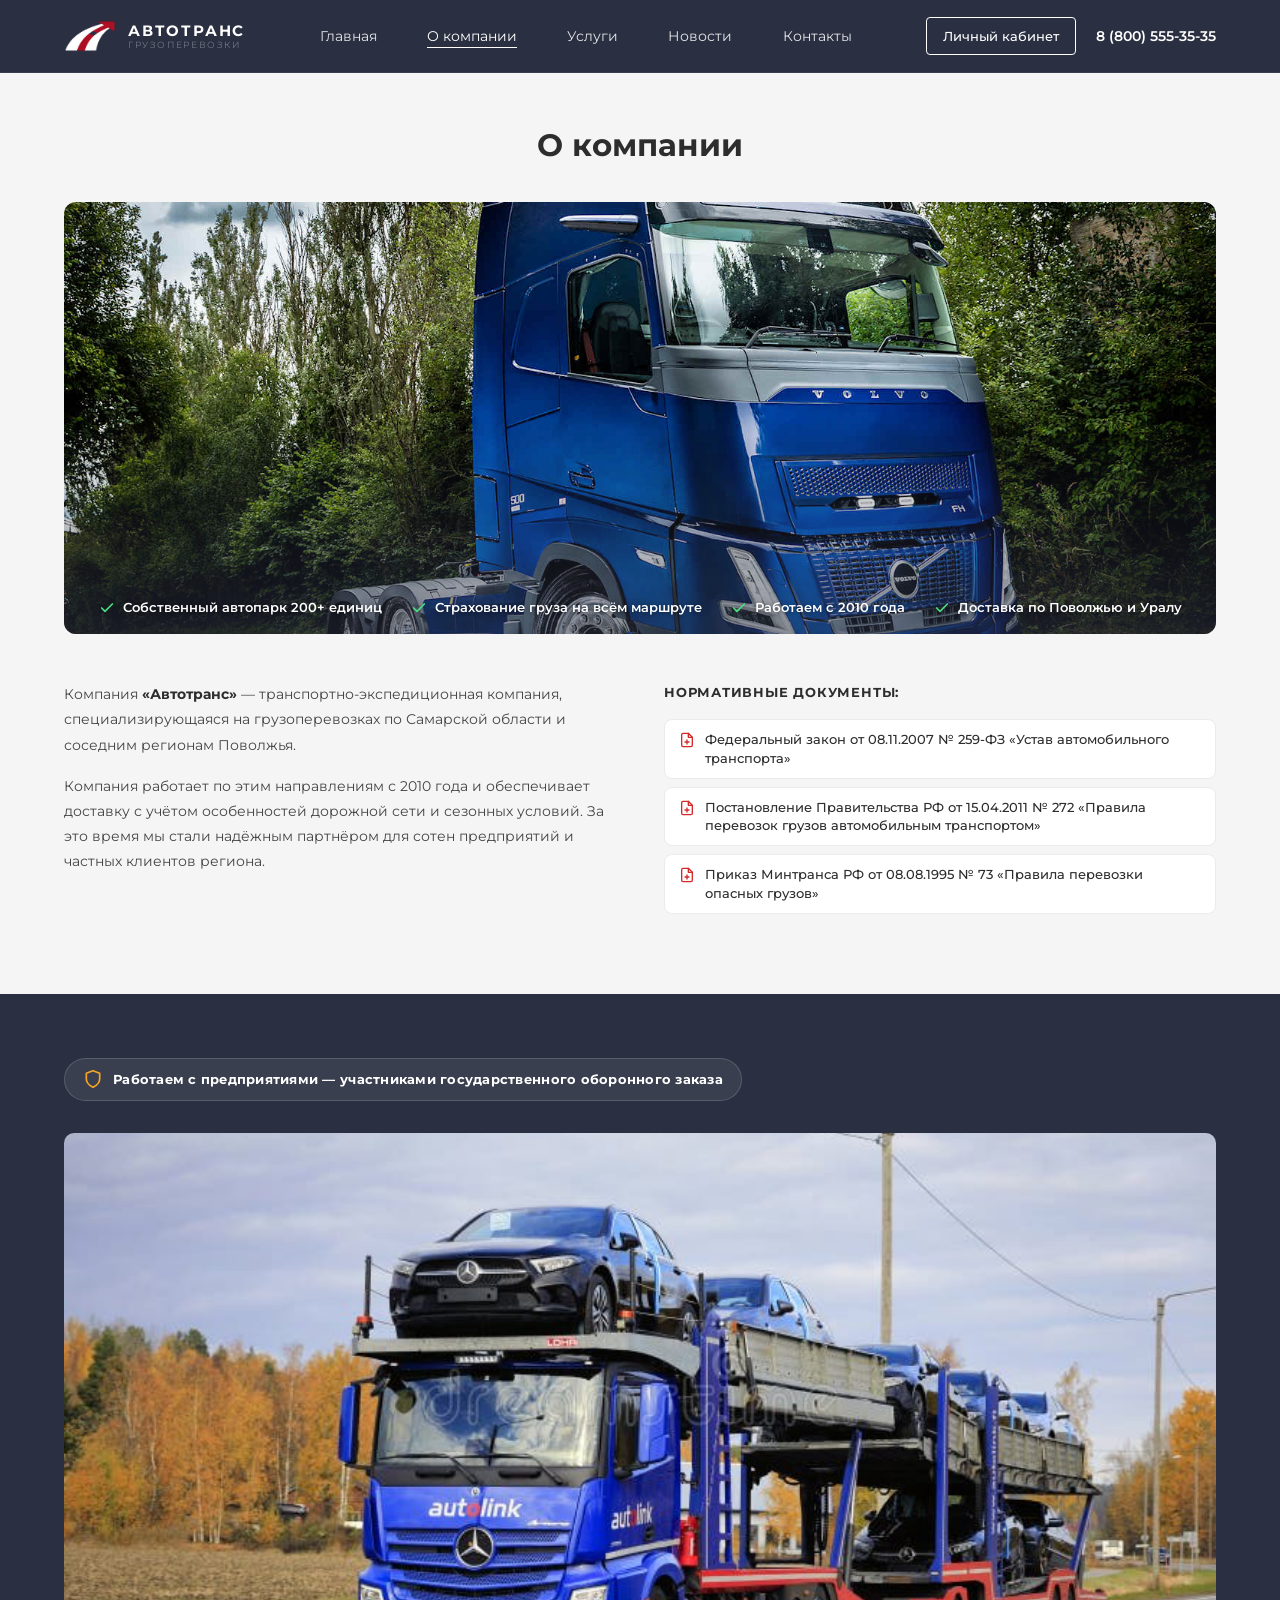
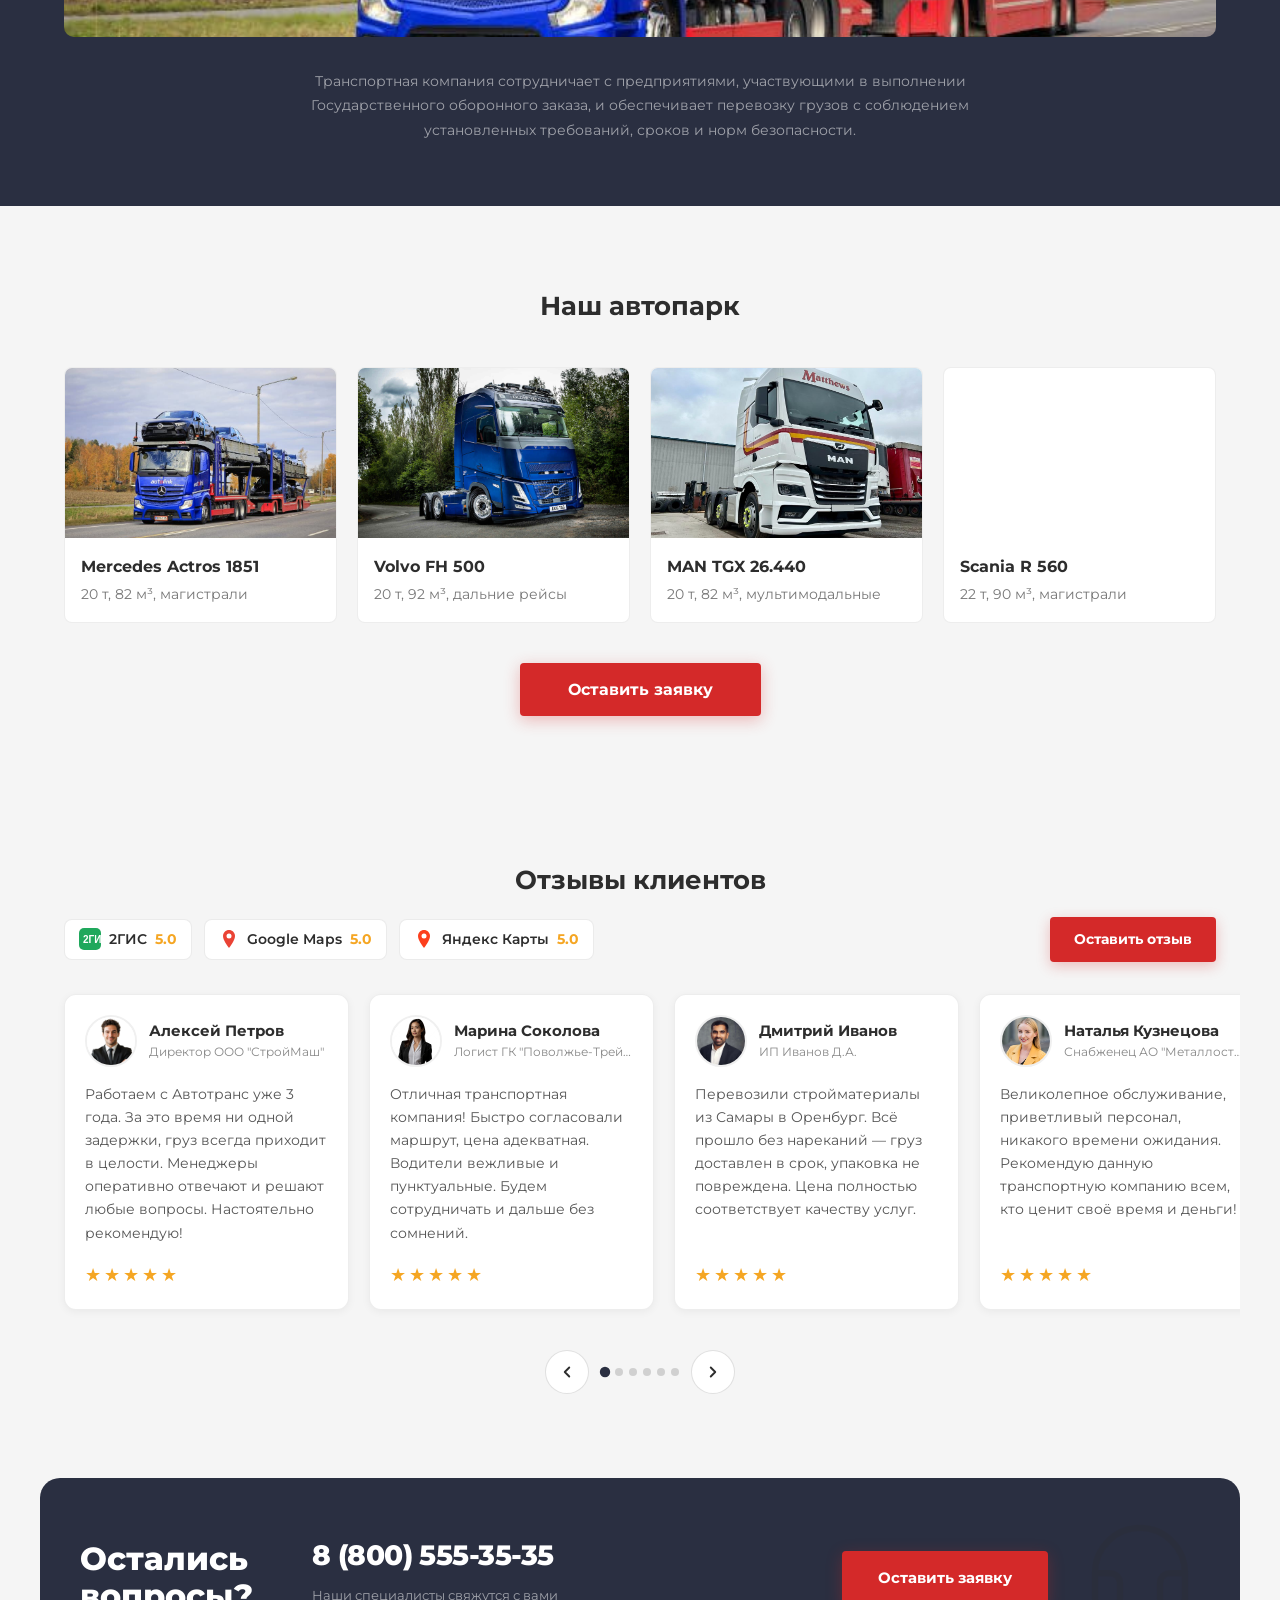
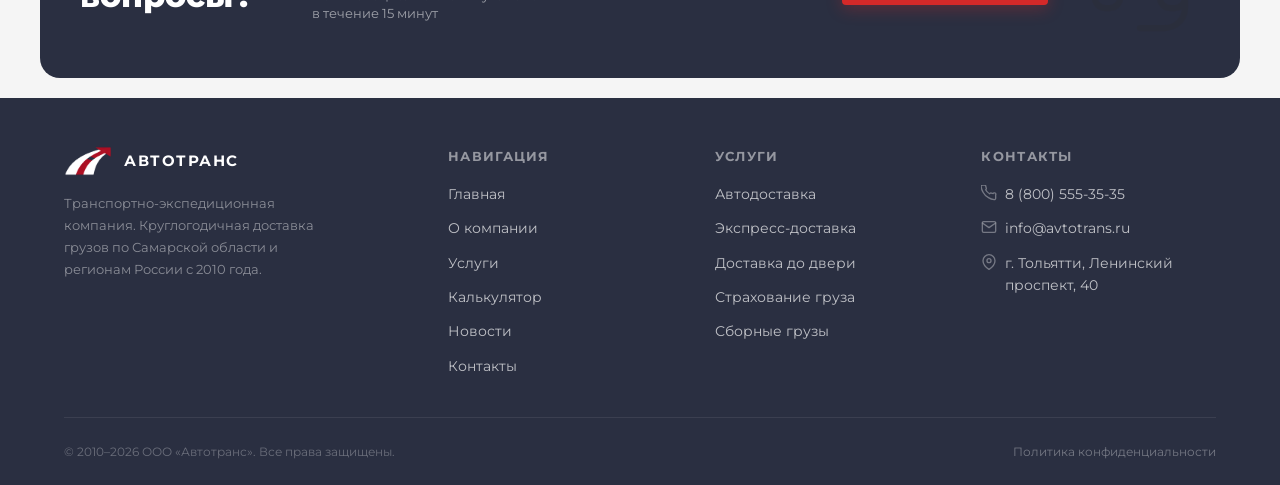
==== about.html @ 7fefe0c7 "Initial commit: Autotrans website (frontend mockup)" ====
<!DOCTYPE html>
<html lang="ru">
<head>
  <meta charset="UTF-8" />
  <meta name="viewport" content="width=device-width, initial-scale=1.0" />
  <meta name="description" content="О компании Автотранс: транспортно-экспедиционная компания из Тольятти, автопарк, нормативные документы и опыт работы с 2010 года.">
  <title>О компании — Автотранс</title>
  <link rel="preconnect" href="https://fonts.googleapis.com" />
  <link rel="preconnect" href="https://fonts.gstatic.com" crossorigin />
  <link href="https://fonts.googleapis.com/css2?family=Montserrat:wght@300;400;500;600;700;800&display=swap" rel="stylesheet" />
  <link rel="stylesheet" href="style.css" />
  <link rel="icon" type="image/png" sizes="64x64" href="assets/logo/favicon-64.png">
  <link rel="apple-touch-icon" href="assets/logo/apple-touch-icon.png">
  <meta name="theme-color" content="#2A2F41">
</head>
<body>

<header class="header" id="header">
    <div class="header__container">
      <a href="index.html" class="header__logo" aria-label="Автотранс — на главную">
        <img src="assets/logo/autotrans-mark-light.png" alt="" class="header__logo-icon" width="52" height="32">
        <div class="header__logo-text">
          <span class="header__logo-name">АВТОТРАНС</span>
          <span class="header__logo-slogan">Грузоперевозки</span>
        </div>
      </a>
      <nav class="header__nav" aria-label="Основная навигация">
        <ul class="header__nav-list">
          <li><a href="index.html" class="header__nav-link">Главная</a></li>
          <li><a href="about.html" class="header__nav-link header__nav-link--active">О компании</a></li>
          <li><a href="services.html" class="header__nav-link">Услуги</a></li>
          <li><a href="news.html" class="header__nav-link">Новости</a></li>
          <li><a href="contacts.html" class="header__nav-link">Контакты</a></li>
        </ul>
      </nav>
      <div class="header__actions">
        <a href="login-register.html" class="header__btn-cabinet">Личный кабинет</a>
        <a href="tel:88005553535" class="header__phone">8 (800) 555-35-35</a>
      </div>
      <button class="header__burger" id="headerBurger" aria-label="Открыть меню" aria-expanded="false">
        <span></span><span></span><span></span>
      </button>
    </div>

    <div class="header__mobile-menu" id="mobileMenu" role="dialog" aria-label="Мобильное меню">
      <nav aria-label="Мобильная навигация">
        <ul class="header__nav-list">
          <li><a href="index.html" class="header__nav-link">Главная</a></li>
          <li><a href="about.html" class="header__nav-link header__nav-link--active">О компании</a></li>
          <li><a href="services.html" class="header__nav-link">Услуги</a></li>
          <li><a href="news.html" class="header__nav-link">Новости</a></li>
          <li><a href="contacts.html" class="header__nav-link">Контакты</a></li>
        </ul>
      </nav>
      <div class="header__mobile-bottom">
        <a href="login-register.html" class="header__btn-cabinet">Личный кабинет</a>
        <a href="tel:88005553535" class="header__phone">8 (800) 555-35-35</a>
      </div>
    </div>
  </header>

<section class="about-hero" aria-label="О компании">
  <div class="about-hero__container">

    
    <h1 class="about-hero__title reveal">О компании</h1>

    
    <div class="about-hero__banner reveal">
      <img
        src="assets/photos/fleet-volvo.jpg"
        alt="Грузовой автомобиль на трассе"
        class="about-hero__banner-img"
        loading="eager"
        decoding="async"
      />
      
      <div class="about-hero__badges">
        <div class="about-hero__badge">
          <svg width="16" height="16" viewBox="0 0 24 24" fill="none" stroke="currentColor" stroke-width="2.5" stroke-linecap="round" stroke-linejoin="round" aria-hidden="true"><polyline points="20 6 9 17 4 12"/></svg>
          Собственный автопарк 200+ единиц
        </div>
        <div class="about-hero__badge">
          <svg width="16" height="16" viewBox="0 0 24 24" fill="none" stroke="currentColor" stroke-width="2.5" stroke-linecap="round" stroke-linejoin="round" aria-hidden="true"><polyline points="20 6 9 17 4 12"/></svg>
          Страхование груза на всём маршруте
        </div>
        <div class="about-hero__badge">
          <svg width="16" height="16" viewBox="0 0 24 24" fill="none" stroke="currentColor" stroke-width="2.5" stroke-linecap="round" stroke-linejoin="round" aria-hidden="true"><polyline points="20 6 9 17 4 12"/></svg>
          Работаем с 2010 года
        </div>
        <div class="about-hero__badge">
          <svg width="16" height="16" viewBox="0 0 24 24" fill="none" stroke="currentColor" stroke-width="2.5" stroke-linecap="round" stroke-linejoin="round" aria-hidden="true"><polyline points="20 6 9 17 4 12"/></svg>
          Доставка по Поволжью и Уралу
        </div>
      </div>
    </div>

    
    <div class="about-content reveal">
      <div class="about-content__text">
        <p>Компания <strong>«Автотранс»</strong> — транспортно-экспедиционная компания, специализирующаяся на грузоперевозках по Самарской области и соседним регионам Поволжья.</p>
        <p>Компания работает по этим направлениям с 2010 года и обеспечивает доставку с учётом особенностей дорожной сети и сезонных условий. За это время мы стали надёжным партнёром для сотен предприятий и частных клиентов региона.</p>
      </div>

      <div class="about-content__docs">
        <h3 class="about-content__docs-title">Нормативные документы:</h3>
        <ul class="about-docs__list">
          <li class="about-docs__item">
            <a href="https://base.garant.ru/12154724/" target="_blank" rel="noopener noreferrer" class="about-docs__link">
              <svg class="about-docs__icon" width="16" height="16" viewBox="0 0 24 24" fill="none" stroke="currentColor" stroke-width="2" stroke-linecap="round" stroke-linejoin="round" aria-hidden="true"><path d="M14 2H6a2 2 0 00-2 2v16a2 2 0 002 2h12a2 2 0 002-2V8z"/><polyline points="14 2 14 8 20 8"/><line x1="12" y1="18" x2="12" y2="12"/><line x1="9" y1="15" x2="15" y2="15"/></svg>
              Федеральный закон от 08.11.2007 № 259-ФЗ «Устав автомобильного транспорта»
            </a>
          </li>
          <li class="about-docs__item">
            <a href="https://base.garant.ru/12183979/" target="_blank" rel="noopener noreferrer" class="about-docs__link">
              <svg class="about-docs__icon" width="16" height="16" viewBox="0 0 24 24" fill="none" stroke="currentColor" stroke-width="2" stroke-linecap="round" stroke-linejoin="round" aria-hidden="true"><path d="M14 2H6a2 2 0 00-2 2v16a2 2 0 002 2h12a2 2 0 002-2V8z"/><polyline points="14 2 14 8 20 8"/><line x1="12" y1="18" x2="12" y2="12"/><line x1="9" y1="15" x2="15" y2="15"/></svg>
              Постановление Правительства РФ от 15.04.2011 № 272 «Правила перевозок грузов автомобильным транспортом»
            </a>
          </li>
          <li class="about-docs__item">
            <a href="https://base.garant.ru/3959306/" target="_blank" rel="noopener noreferrer" class="about-docs__link">
              <svg class="about-docs__icon" width="16" height="16" viewBox="0 0 24 24" fill="none" stroke="currentColor" stroke-width="2" stroke-linecap="round" stroke-linejoin="round" aria-hidden="true"><path d="M14 2H6a2 2 0 00-2 2v16a2 2 0 002 2h12a2 2 0 002-2V8z"/><polyline points="14 2 14 8 20 8"/><line x1="12" y1="18" x2="12" y2="12"/><line x1="9" y1="15" x2="15" y2="15"/></svg>
              Приказ Минтранса РФ от 08.08.1995 № 73 «Правила перевозки опасных грузов»
            </a>
          </li>
        </ul>
      </div>
    </div>

  </div>
</section>

<section class="about-goz" aria-label="Государственный оборонный заказ">
  <div class="about-goz__container">

    <div class="about-goz__label reveal">
      <svg width="20" height="20" viewBox="0 0 24 24" fill="none" stroke="currentColor" stroke-width="2" stroke-linecap="round" stroke-linejoin="round" aria-hidden="true"><path d="M12 22s8-4 8-10V5l-8-3-8 3v7c0 6 8 10 8 10z"/></svg>
      Работаем с предприятиями — участниками государственного оборонного заказа
    </div>

    <figure class="about-goz__figure reveal">
      <img src="assets/photos/fleet-mercedes.jpg" alt="Транспорт компании «Автотранс»" loading="lazy" decoding="async">
    </figure>

    <p class="about-goz__caption reveal">Транспортная компания сотрудничает с предприятиями, участвующими в выполнении Государственного оборонного заказа, и обеспечивает перевозку грузов с соблюдением установленных требований, сроков и норм безопасности.</p>

  </div>
</section>

<section class="fleet" aria-labelledby="fleetTitleAbout">
  <div class="fleet__container">
    <h2 class="fleet__title reveal" id="fleetTitleAbout">Наш автопарк</h2>
    <div class="fleet__grid">
      <article class="fleet__card reveal reveal-d1">
        <div class="fleet__card-img-wrap">
          <img src="assets/photos/fleet-mercedes.jpg" alt="Mercedes Actros 1851" class="fleet__card-img" width="400" height="250" loading="lazy" decoding="async" />
        </div>
        <div class="fleet__card-body">
          <h3 class="fleet__card-title">Mercedes Actros 1851</h3>
          <p class="fleet__card-specs">20&nbsp;т, 82&nbsp;м³, магистрали</p>
        </div>
      </article>
      <article class="fleet__card reveal reveal-d2">
        <div class="fleet__card-img-wrap">
          <img src="assets/photos/fleet-volvo.jpg" alt="Volvo FH 500" class="fleet__card-img" width="400" height="250" loading="lazy" decoding="async" />
        </div>
        <div class="fleet__card-body">
          <h3 class="fleet__card-title">Volvo FH 500</h3>
          <p class="fleet__card-specs">20&nbsp;т, 92&nbsp;м³, дальние рейсы</p>
        </div>
      </article>
      <article class="fleet__card reveal reveal-d3">
        <div class="fleet__card-img-wrap">
          <img src="assets/photos/fleet-man.jpg" alt="MAN TGX 26.440" class="fleet__card-img" width="400" height="250" loading="lazy" decoding="async" />
        </div>
        <div class="fleet__card-body">
          <h3 class="fleet__card-title">MAN TGX 26.440</h3>
          <p class="fleet__card-specs">20&nbsp;т, 82&nbsp;м³, мультимодальные</p>
        </div>
      </article>
      <article class="fleet__card reveal reveal-d4">
        <div class="fleet__card-img-wrap">
          <img src="assets/photos/fleet-scania.jpg" alt="Scania R 560" class="fleet__card-img" width="400" height="250" loading="lazy" decoding="async" />
        </div>
        <div class="fleet__card-body">
          <h3 class="fleet__card-title">Scania R&nbsp;560</h3>
          <p class="fleet__card-specs">22&nbsp;т, 90&nbsp;м³, магистрали</p>
        </div>
      </article>
    </div>
    <div class="fleet__cta reveal">
      <button class="fleet__btn" id="openModal" type="button">Оставить заявку</button>
    </div>
  </div>
</section>

<section class="reviews" aria-labelledby="reviewsTitle">
    <div class="reviews__container">

      <h2 class="reviews__title reveal" id="reviewsTitle">Отзывы клиентов</h2>

      <div class="reviews__header reveal">
        
        <div class="reviews__meta">
          <a href="https://2gis.ru/tolyatti/search/Автотранс" target="_blank" rel="noopener noreferrer" class="reviews__badge" aria-label="2ГИС — рейтинг 5.0">
            <svg width="22" height="22" viewBox="0 0 22 22" fill="none" aria-hidden="true">
              <rect width="22" height="22" rx="5" fill="#1FA85C"/>
              <text x="4" y="15" font-size="10" font-weight="800" fill="white" font-family="sans-serif">2ГИС</text>
            </svg>
            <span>2ГИС</span>
            <span class="reviews__badge-score">5.0</span>
          </a>
          <a href="https://www.google.com/maps/search/Автотранс+Тольятти" target="_blank" rel="noopener noreferrer" class="reviews__badge" aria-label="Google Maps — рейтинг 5.0">
            <svg width="20" height="20" viewBox="0 0 20 20" fill="none" aria-hidden="true">
              <path d="M10 1C6.68 1 4 3.68 4 7c0 4.5 6 12 6 12s6-7.5 6-12c0-3.32-2.68-6-6-6z" fill="#EA4335"/>
              <circle cx="10" cy="7" r="2.5" fill="white"/>
            </svg>
            <span>Google Maps</span>
            <span class="reviews__badge-score">5.0</span>
          </a>
          <a href="https://yandex.ru/maps/?text=Автотранс%20Тольятти" target="_blank" rel="noopener noreferrer" class="reviews__badge" aria-label="Яндекс Карты — рейтинг 5.0">
            <svg width="20" height="20" viewBox="0 0 20 20" fill="none" aria-hidden="true">
              <path d="M10 1C6.68 1 4 3.68 4 7c0 4.5 6 12 6 12s6-7.5 6-12c0-3.32-2.68-6-6-6z" fill="#FC3F1D"/>
              <circle cx="10" cy="7" r="2.5" fill="white"/>
            </svg>
            <span>Яндекс Карты</span>
            <span class="reviews__badge-score">5.0</span>
          </a>
        </div>

        
        <div class="reviews__leave-wrap">
          <button class="reviews__leave-btn" id="leaveReviewBtn" type="button">Оставить отзыв</button>
          <div class="reviews__dropdown" id="leaveReviewDropdown" role="menu">
            <a href="https://yandex.ru/maps/?text=Автотранс%20Тольятти" target="_blank" rel="noopener noreferrer" role="menuitem">
              <svg width="18" height="18" viewBox="0 0 20 20" fill="none"><path d="M10 1C6.68 1 4 3.68 4 7c0 4.5 6 12 6 12s6-7.5 6-12c0-3.32-2.68-6-6-6z" fill="#EA4335"/><circle cx="10" cy="7" r="2.5" fill="white"/></svg>
              Яндекс Карты
            </a>
            <a href="https://2gis.ru/tolyatti/search/Автотранс" target="_blank" rel="noopener noreferrer" role="menuitem">
              <svg width="18" height="18" viewBox="0 0 22 22" fill="none"><rect width="22" height="22" rx="5" fill="#1FA85C"/><text x="4" y="15" font-size="10" font-weight="800" fill="white" font-family="sans-serif">2ГИС</text></svg>
              2ГИС
            </a>
          </div>
        </div>
      </div>

      
      <div class="reviews__slider reveal" id="reviewsSlider">
        <div class="reviews__track" id="reviewsTrack">
          
        <article class="review-card">
          <div class="review-card__head">
            <img src="assets/photos/avatar-alexey.jpg" alt="Алексей Петров" class="review-card__avatar" width="52" height="52" loading="lazy" decoding="async">
            <div class="review-card__info">
              <div class="review-card__name">Алексей Петров</div>
              <div class="review-card__role">Директор ООО "СтройМаш"</div>
            </div>
          </div>
          <p class="review-card__text">Работаем с Автотранс уже 3 года. За это время ни одной задержки, груз всегда приходит в целости. Менеджеры оперативно отвечают и решают любые вопросы. Настоятельно рекомендую!</p>
          <div class="review-card__stars" aria-label="Оценка 5 из 5"><span class="review-card__star" aria-hidden="true">★</span><span class="review-card__star" aria-hidden="true">★</span><span class="review-card__star" aria-hidden="true">★</span><span class="review-card__star" aria-hidden="true">★</span><span class="review-card__star" aria-hidden="true">★</span></div>
        </article>
        <article class="review-card">
          <div class="review-card__head">
            <img src="assets/photos/avatar-marina.jpg" alt="Марина Соколова" class="review-card__avatar" width="52" height="52" loading="lazy" decoding="async">
            <div class="review-card__info">
              <div class="review-card__name">Марина Соколова</div>
              <div class="review-card__role">Логист ГК "Поволжье-Трейд"</div>
            </div>
          </div>
          <p class="review-card__text">Отличная транспортная компания! Быстро согласовали маршрут, цена адекватная. Водители вежливые и пунктуальные. Будем сотрудничать и дальше без сомнений.</p>
          <div class="review-card__stars" aria-label="Оценка 5 из 5"><span class="review-card__star" aria-hidden="true">★</span><span class="review-card__star" aria-hidden="true">★</span><span class="review-card__star" aria-hidden="true">★</span><span class="review-card__star" aria-hidden="true">★</span><span class="review-card__star" aria-hidden="true">★</span></div>
        </article>
        <article class="review-card">
          <div class="review-card__head">
            <img src="assets/photos/avatar-dmitry.jpg" alt="Дмитрий Иванов" class="review-card__avatar" width="52" height="52" loading="lazy" decoding="async">
            <div class="review-card__info">
              <div class="review-card__name">Дмитрий Иванов</div>
              <div class="review-card__role">ИП Иванов Д.А.</div>
            </div>
          </div>
          <p class="review-card__text">Перевозили стройматериалы из Самары в Оренбург. Всё прошло без нареканий — груз доставлен в срок, упаковка не повреждена. Цена полностью соответствует качеству услуг.</p>
          <div class="review-card__stars" aria-label="Оценка 5 из 5"><span class="review-card__star" aria-hidden="true">★</span><span class="review-card__star" aria-hidden="true">★</span><span class="review-card__star" aria-hidden="true">★</span><span class="review-card__star" aria-hidden="true">★</span><span class="review-card__star" aria-hidden="true">★</span></div>
        </article>
        <article class="review-card">
          <div class="review-card__head">
            <img src="assets/photos/avatar-natalya.jpg" alt="Наталья Кузнецова" class="review-card__avatar" width="52" height="52" loading="lazy" decoding="async">
            <div class="review-card__info">
              <div class="review-card__name">Наталья Кузнецова</div>
              <div class="review-card__role">Снабженец АО "Металлострой"</div>
            </div>
          </div>
          <p class="review-card__text">Великолепное обслуживание, приветливый персонал, никакого времени ожидания. Рекомендую данную транспортную компанию всем, кто ценит своё время и деньги!</p>
          <div class="review-card__stars" aria-label="Оценка 5 из 5"><span class="review-card__star" aria-hidden="true">★</span><span class="review-card__star" aria-hidden="true">★</span><span class="review-card__star" aria-hidden="true">★</span><span class="review-card__star" aria-hidden="true">★</span><span class="review-card__star" aria-hidden="true">★</span></div>
        </article>
        <article class="review-card">
          <div class="review-card__head">
            <img src="assets/photos/avatar-sergey.jpg" alt="Сергей Морозов" class="review-card__avatar" width="52" height="52" loading="lazy" decoding="async">
            <div class="review-card__info">
              <div class="review-card__name">Сергей Морозов</div>
              <div class="review-card__role">Руководитель ООО "ПромТех"</div>
            </div>
          </div>
          <p class="review-card__text">Сотрудничаем с Автотранс уже полгода. Стабильно, надёжно, без сюрпризов. Особенно ценю, что всегда можно отследить, где находится груз. Отличная работа команды!</p>
          <div class="review-card__stars" aria-label="Оценка 5 из 5"><span class="review-card__star" aria-hidden="true">★</span><span class="review-card__star" aria-hidden="true">★</span><span class="review-card__star" aria-hidden="true">★</span><span class="review-card__star" aria-hidden="true">★</span><span class="review-card__star" aria-hidden="true">★</span></div>
        </article>
        <article class="review-card">
          <div class="review-card__head">
            <img src="assets/photos/avatar-elena.jpg" alt="Елена Захарова" class="review-card__avatar" width="52" height="52" loading="lazy" decoding="async">
            <div class="review-card__info">
              <div class="review-card__name">Елена Захарова</div>
              <div class="review-card__role">Менеджер по логистике "АвтоДеталь"</div>
            </div>
          </div>
          <p class="review-card__text">Перевозили партию автозапчастей. Всё закрепили и доставили в идеальном состоянии. Очень профессиональная команда, буду рекомендовать всем коллегам и партнёрам.</p>
          <div class="review-card__stars" aria-label="Оценка 5 из 5"><span class="review-card__star" aria-hidden="true">★</span><span class="review-card__star" aria-hidden="true">★</span><span class="review-card__star" aria-hidden="true">★</span><span class="review-card__star" aria-hidden="true">★</span><span class="review-card__star" aria-hidden="true">★</span></div>
        </article>
        </div>
      </div>

      
      <div class="reviews__nav reveal">
        <button class="reviews__arrow" id="reviewsPrev" aria-label="Предыдущий отзыв">
          <svg width="18" height="18" viewBox="0 0 24 24" fill="none" stroke="currentColor" stroke-width="2.5" stroke-linecap="round" stroke-linejoin="round"><path d="M15 18l-6-6 6-6"/></svg>
        </button>
        <div class="reviews__dots" role="tablist" aria-label="Навигация отзывов">
          <button class="reviews__dot  is-active" data-index="0" aria-label="Перейти к отзыву 1"></button><button class="reviews__dot" data-index="1" aria-label="Перейти к отзыву 2"></button><button class="reviews__dot" data-index="2" aria-label="Перейти к отзыву 3"></button><button class="reviews__dot" data-index="3" aria-label="Перейти к отзыву 4"></button><button class="reviews__dot" data-index="4" aria-label="Перейти к отзыву 5"></button><button class="reviews__dot" data-index="5" aria-label="Перейти к отзыву 6"></button>
        </div>
        <button class="reviews__arrow" id="reviewsNext" aria-label="Следующий отзыв">
          <svg width="18" height="18" viewBox="0 0 24 24" fill="none" stroke="currentColor" stroke-width="2.5" stroke-linecap="round" stroke-linejoin="round"><path d="M9 18l6-6-6-6"/></svg>
        </button>
      </div>

    </div>
  </section>

<section class="cta-contact" aria-labelledby="ctaTitleAbout">
  <div class="cta-contact__inner reveal">
    <h2 class="cta-contact__heading" id="ctaTitleAbout">Остались<br>вопросы?</h2>
    <div class="cta-contact__phone-block">
      <a href="tel:88005553535" class="cta-contact__phone">8 (800) 555-35-35</a>
      <p class="cta-contact__sub">Наши специалисты свяжутся с вами<br>в течение 15 минут</p>
    </div>
    <button class="cta-contact__btn" id="openModalCta" type="button">Оставить заявку</button>
    <svg class="cta-contact__icon" width="120" height="120" viewBox="0 0 24 24" fill="none" stroke="currentColor" stroke-width="1.25" stroke-linecap="round" stroke-linejoin="round" aria-hidden="true">
        <path d="M3 11h3a2 2 0 0 1 2 2v3a2 2 0 0 1-2 2H5a2 2 0 0 1-2-2v-5Zm0 0a9 9 0 1 1 18 0m0 0v5a2 2 0 0 1-2 2h-1a2 2 0 0 1-2-2v-3a2 2 0 0 1 2-2h3Z"/>
        <path d="M21 16v2a4 4 0 0 1-4 4h-5"/>
      </svg>
  </div>
</section>

<footer class="footer" aria-label="Подвал сайта">
  <div class="footer__container">
    <div class="footer__top">
      <div class="footer__brand">
        <a href="index.html" class="footer__logo" aria-label="Автотранс — на главную">
          <img src="assets/logo/autotrans-mark-light.png" alt="" class="footer__logo-icon" width="48" height="30">
          <span class="footer__logo-name">АВТОТРАНС</span>
        </a>
        <p class="footer__desc">Транспортно-экспедиционная компания. Круглогодичная доставка грузов по Самарской области и регионам России с 2010 года.</p>
      </div>
      <div>
        <p class="footer__col-title">Навигация</p>
        <nav class="footer__links" aria-label="Навигация в подвале">
          <a href="index.html" class="footer__link">Главная</a>
          <a href="about.html" class="footer__link">О компании</a>
          <a href="services.html" class="footer__link">Услуги</a>
          <a href="calculator.html" class="footer__link">Калькулятор</a>
          <a href="news.html" class="footer__link">Новости</a>
          <a href="contacts.html" class="footer__link">Контакты</a>
        </nav>
      </div>
      <div>
        <p class="footer__col-title">Услуги</p>
        <nav class="footer__links" aria-label="Услуги в подвале">
          <a href="service-detail.html?s=avtodostavka" class="footer__link">Автодоставка</a>
          <a href="service-detail.html?s=express" class="footer__link">Экспресс-доставка</a>
          <a href="service-detail.html?s=door" class="footer__link">Доставка до двери</a>
          <a href="service-detail.html?s=insurance" class="footer__link">Страхование груза</a>
          <a href="service-detail.html?s=sborniy" class="footer__link">Сборные грузы</a>
        </nav>
      </div>
      <div>
        <p class="footer__col-title">Контакты</p>
        <a href="tel:88005553535" class="footer__contact-item">
          <svg class="footer__contact-icon" width="16" height="16" viewBox="0 0 24 24" fill="none" stroke="currentColor" stroke-width="2" stroke-linecap="round" stroke-linejoin="round" aria-hidden="true"><path d="M22 16.92v3a2 2 0 01-2.18 2 19.79 19.79 0 01-8.63-3.07A19.5 19.5 0 013.07 10.8 19.79 19.79 0 01.22 2.18 2 2 0 012.18 0h3a2 2 0 012 1.72c.127.96.361 1.903.7 2.81a2 2 0 01-.45 2.11L6.91 7.09a16 16 0 006 6l.56-.56a2 2 0 012.11-.45c.907.339 1.85.573 2.81.7A2 2 0 0122 14.92z"/></svg>
          8 (800) 555-35-35
        </a>
        <a href="mailto:info@avtotrans.ru" class="footer__contact-item">
          <svg class="footer__contact-icon" width="16" height="16" viewBox="0 0 24 24" fill="none" stroke="currentColor" stroke-width="2" stroke-linecap="round" stroke-linejoin="round" aria-hidden="true"><path d="M4 4h16c1.1 0 2 .9 2 2v12c0 1.1-.9 2-2 2H4c-1.1 0-2-.9-2-2V6c0-1.1.9-2 2-2z"/><polyline points="22,6 12,13 2,6"/></svg>
          info@avtotrans.ru
        </a>
        <span class="footer__contact-item">
          <svg class="footer__contact-icon" width="16" height="16" viewBox="0 0 24 24" fill="none" stroke="currentColor" stroke-width="2" stroke-linecap="round" stroke-linejoin="round" aria-hidden="true"><path d="M21 10c0 7-9 13-9 13s-9-6-9-13a9 9 0 0118 0z"/><circle cx="12" cy="10" r="3"/></svg>
          г. Тольятти, Ленинский проспект, 40
        </span>
      </div>
    </div>
    <div class="footer__bottom">
      <span class="footer__copy">© 2010–2026 ООО «Автотранс». Все права защищены.</span>
      <a href="privacy.html" class="footer__policy">Политика конфиденциальности</a>
    </div>
  </div>
</footer>

<div class="modal-overlay" id="requestModal" role="dialog" aria-modal="true" aria-labelledby="modalTitle">
  <div class="modal" id="modalBox">
    <button class="modal__close" id="closeModal" aria-label="Закрыть">
      <svg width="16" height="16" viewBox="0 0 16 16" fill="none" aria-hidden="true"><path d="M2 2L14 14M14 2L2 14" stroke="currentColor" stroke-width="2" stroke-linecap="round"/></svg>
    </button>
    <div id="modalFormWrap">
      <h2 class="modal__title" id="modalTitle">Оставить заявку</h2>
      <form class="modal__form" id="requestForm" novalidate>
        <div class="modal__row">
          <div class="modal__field"><label for="req-name">Имя</label><input type="text" id="req-name" name="name" placeholder="Ваше имя" autocomplete="name" /></div>
          <div class="modal__field"><label for="req-phone">Телефон *</label><input type="tel" id="req-phone" name="phone" placeholder="+7 (___) ___-__-__" autocomplete="tel" required /></div>
        </div>
        <div class="modal__row">
          <div class="modal__field"><label for="req-from">Откуда</label><input type="text" id="req-from" name="from" placeholder="Город отправления" /></div>
          <div class="modal__field"><label for="req-to">Куда</label><input type="text" id="req-to" name="to" placeholder="Город доставки" /></div>
        </div>
        <div class="modal__field"><label for="req-cargo">Груз</label><input type="text" id="req-cargo" name="cargo" placeholder="Описание, вес, габариты" /></div>
        <div class="modal__field"><label for="req-comment">Комментарий</label><textarea id="req-comment" name="comment" rows="3" placeholder="Дополнительная информация..."></textarea></div>
        <button type="submit" class="modal__submit">Отправить заявку</button>
      </form>
    </div>
    <div class="modal__success" id="modalSuccess" aria-live="polite">
      <div class="modal__success-icon">✓</div>
      <h3>Заявка принята!</h3>
      <p>Мы свяжемся с вами в течение 15 минут</p>
    </div>
  </div>
</div>

<script src="script.js" defer></script>
</body>
</html>
---- style.css ----
:root {
      --color-dark:       #2A2F41;
      --color-white:      #FFFFFF;
      --color-text:       #2D2D2D;
      --color-bg:         #F5F5F5;
      --color-red:        #D42929;
      --color-red-hover:  #B82020;
      --color-border:     rgba(255,255,255,0.15);
      --font:             'Montserrat', sans-serif;
      --space-1:  0.25rem;
      --space-2:  0.5rem;
      --space-3:  0.75rem;
      --space-4:  1rem;
      --space-5:  1.25rem;
      --space-6:  1.5rem;
      --space-8:  2rem;
      --space-10: 2.5rem;
      --space-12: 3rem;
      --space-16: 4rem;
      --space-20: 5rem;
      --content-wide: 1200px;
      --transition: 180ms cubic-bezier(0.16, 1, 0.3, 1);
    }

    *, *::before, *::after { box-sizing: border-box; margin: 0; padding: 0; }
    html {
      -webkit-font-smoothing: antialiased;
      -moz-osx-font-smoothing: grayscale;
      scroll-behavior: smooth;
    }
    body {
      font-family: var(--font);
      color: var(--color-text);
      background: var(--color-bg);
      min-height: 100dvh;
      line-height: 1.6;
    }
    img, svg, video { display: block; max-width: 100%; }
    a { text-decoration: none; color: inherit; }
    ul { list-style: none; }
    button { cursor: pointer; font: inherit; border: none; background: none; }
    select { font: inherit; }
    :focus-visible {
      outline: 2px solid rgba(255,255,255,0.6);
      outline-offset: 3px;
    }

    .header {
      position: sticky;
      top: 0;
      z-index: 1000;
      background: var(--color-dark);
      border-bottom: 1px solid rgba(255,255,255,0.07);
    }

    .header__container {
      max-width: var(--content-wide);
      margin: 0 auto;
      padding: 0 var(--space-6);
      height: 72px;
      display: flex;
      align-items: center;
      gap: var(--space-6);
    }

    .header__logo {
      display: flex;
      align-items: center;
      gap: var(--space-3);
      flex-shrink: 0;
      text-decoration: none;
    }
    .header__logo-icon { width: 42px; height: 42px; }
    .header__logo-text {
      display: flex;
      flex-direction: column;
      line-height: 1;
    }
    .header__logo-name {
      color: var(--color-white);
      font-size: 15px;
      font-weight: 700;
      letter-spacing: 0.12em;
    }
    .header__logo-slogan {
      color: rgba(255,255,255,0.35);
      font-size: 9px;
      font-weight: 400;
      letter-spacing: 0.18em;
      text-transform: uppercase;
      margin-top: 2px;
    }

    .header__nav { flex: 1; display: flex; align-items: center; }
    .header__nav-list {
      display: flex;
      align-items: center;
      justify-content: space-evenly;
      width: 100%;
      gap: 0;
    }
    .header__nav-link {
      color: rgba(255,255,255,0.88);
      font-size: 14px;
      font-weight: 400;
      white-space: nowrap;
      transition: color var(--transition);
      position: relative;
    }
    .header__nav-link::after {
      content: '';
      position: absolute;
      bottom: -3px;
      left: 0; right: 0;
      height: 1.5px;
      background: var(--color-white);
      transform: scaleX(0);
      transform-origin: left;
      transition: transform var(--transition);
    }
    .header__nav-link:hover { color: var(--color-white); }
    .header__nav-link:hover::after { transform: scaleX(1); }

    .header__actions {
      display: flex;
      align-items: center;
      gap: var(--space-5);
      flex-shrink: 0;
    }
    .header__btn-cabinet {
      color: var(--color-white);
      font-size: 13px;
      font-weight: 500;
      border: 1.5px solid var(--color-white);
      border-radius: 4px;
      padding: 8px 16px;
      white-space: nowrap;
      transition: background var(--transition), color var(--transition);
    }
    .header__btn-cabinet:hover {
      background: var(--color-white);
      color: var(--color-dark);
    }
    .header__phone {
      color: var(--color-white);
      font-size: 14px;
      font-weight: 600;
      white-space: nowrap;
      transition: opacity var(--transition);
    }
    .header__phone:hover { opacity: 0.75; }

    .header__burger {
      display: none;
      flex-direction: column;
      justify-content: center;
      gap: 5px;
      width: 40px;
      height: 40px;
      padding: 6px;
      margin-left: auto;
      flex-shrink: 0;
    }
    .header__burger span {
      display: block;
      width: 100%;
      height: 2px;
      background: var(--color-white);
      border-radius: 2px;
      transition: transform 250ms ease, opacity 250ms ease;
    }
    .header__burger.is-open span:nth-child(1) { transform: translateY(7px) rotate(45deg); }
    .header__burger.is-open span:nth-child(2) { opacity: 0; transform: scaleX(0); }
    .header__burger.is-open span:nth-child(3) { transform: translateY(-7px) rotate(-45deg); }

    .header__mobile-menu {
      display: none;
      position: fixed;
      top: 72px;
      left: 0; right: 0; bottom: 0;
      background: var(--color-dark);
      z-index: 999;
      padding: var(--space-8) var(--space-6);
      flex-direction: column;
      gap: var(--space-6);
      overflow-y: auto;
    }
    .header__mobile-menu.is-open { display: flex; }
    .header__mobile-menu .header__nav-list {
      flex-direction: column;
      align-items: flex-start;
      gap: 0;
    }
    .header__mobile-menu .header__nav-link {
      font-size: 18px;
      font-weight: 500;
      padding: var(--space-4) 0;
      border-bottom: 1px solid rgba(255,255,255,0.08);
      display: block;
      width: 100%;
    }
    .header__mobile-menu .header__nav-link::after { display: none; }
    .header__mobile-bottom {
      margin-top: auto;
      padding-top: var(--space-8);
      display: flex;
      flex-direction: column;
      gap: var(--space-4);
    }
    .header__mobile-bottom .header__btn-cabinet {
      text-align: center;
      font-size: 15px;
      padding: 12px;
    }
    .header__mobile-bottom .header__phone { font-size: 17px; }

    .hero {
      position: relative;
      min-height: 580px;
      display: flex;
      align-items: center;
      background: var(--color-dark);
      overflow: hidden;
    }

    .hero__video {
      position: absolute;
      inset: 0;
      width: 100%;
      height: 100%;
      object-fit: cover;
      opacity: 0.22;
      z-index: 0;
      pointer-events: none;
    }

    .hero__overlay {
      position: absolute;
      inset: 0;
      background: linear-gradient(
        105deg,
        rgba(42,47,65,0.96) 0%,
        rgba(42,47,65,0.88) 45%,
        rgba(42,47,65,0.70) 100%
      );
      z-index: 1;
    }

    .hero__container {
      position: relative;
      z-index: 2;
      max-width: var(--content-wide);
      margin: 0 auto;
      padding: var(--space-20) var(--space-6) var(--space-16);
      width: 100%;
      display: flex;
      flex-direction: column;
    }
    .hero__calc-wrap {
      align-self: center;
      width: 100%;
      max-width: 800px;
    }

    .hero__content { max-width: 640px; margin-bottom: var(--space-10); }

    .hero__title {
      color: var(--color-white);
      font-size: clamp(26px, 3vw, 42px);
      font-weight: 700;
      line-height: 1.22;
      margin-bottom: var(--space-6);
    }

    .hero__features {
      display: flex;
      flex-wrap: wrap;
      gap: var(--space-3) var(--space-10);
      margin-bottom: var(--space-16);
    }
    .hero__feature {
      display: flex;
      align-items: flex-start;
      gap: var(--space-2);
      color: rgba(255,255,255,0.90);
      font-size: 15px;
      font-weight: 400;
      max-width: 160px;
    }
    .hero__feature-check {
      color: var(--color-white);
      font-size: 14px;
      flex-shrink: 0;
      margin-top: 3px;
    }

    .hero__calc {
      background: var(--color-white);
      border-radius: 6px;
      box-shadow: 0 8px 40px rgba(0,0,0,0.30);
      display: flex;
      align-items: stretch;
      overflow: hidden;
      max-width: 760px;
    }

    .hero__calc-field {
      flex: 1;
      display: flex;
      flex-direction: column;
      justify-content: center;
      padding: var(--space-4) var(--space-5);
      min-width: 0;
    }

    .hero__calc-label {
      font-size: 10px;
      font-weight: 600;
      color: #AAAAAA;
      text-transform: uppercase;
      letter-spacing: 0.08em;
      margin-bottom: var(--space-1);
    }

    .hero__calc-select {
      border: none;
      outline: none;
      font-family: var(--font);
      font-size: 15px;
      font-weight: 600;
      color: var(--color-text);
      background: transparent;
      cursor: pointer;
      width: 100%;
      padding: 2px 0;
      appearance: none;
      -webkit-appearance: none;
    }
    .hero__calc-select:focus { outline: none; }

    .hero__calc-sep {
      width: 1px;
      background: #EBEBEB;
      flex-shrink: 0;
      margin: var(--space-3) 0;
    }

    .hero__calc-swap-wrap {
      display: flex;
      align-items: center;
      padding: 0 var(--space-3);
      flex-shrink: 0;
    }
    .hero__calc-swap {
      width: 36px;
      height: 36px;
      border-radius: 50%;
      border: 1.5px solid #DDDDDD;
      display: flex;
      align-items: center;
      justify-content: center;
      color: #AAAAAA;
      flex-shrink: 0;
      transition: border-color var(--transition), color var(--transition), transform 300ms ease;
    }
    .hero__calc-swap:hover {
      border-color: var(--color-dark);
      color: var(--color-dark);
      transform: rotate(180deg);
    }

    .hero__calc-btn {
      background: var(--color-red);
      color: var(--color-white);
      font-family: var(--font);
      font-size: 15px;
      font-weight: 700;
      padding: var(--space-4) var(--space-8);
      border-radius: 0;
      white-space: nowrap;
      transition: background var(--transition);
      flex-shrink: 0;
      align-self: stretch;
      display: flex;
      align-items: center;
    }
    .hero__calc-btn:hover { background: var(--color-red-hover); }

    @media (max-width: 1024px) {
      .header__nav-list { gap: var(--space-5); }
      .header__nav-link { font-size: 13px; }
      .header__phone { font-size: 13px; }
      .hero__calc { max-width: 100%; }
    }

    @media (max-width: 900px) {
      .header__phone { display: none; }
    }

    @media (max-width: 768px) {
      .header__nav,
      .header__actions { display: none; }
      .header__burger { display: flex; }

      .hero {
        min-height: 100svh;
        align-items: flex-start;
      }
      .hero__container {
        padding: var(--space-12) var(--space-4) var(--space-10);
      }
      .hero__features {
        flex-direction: column;
        gap: var(--space-3);
        margin-bottom: 0;
      }
      .hero__calc-wrap {
        margin-top: var(--space-8);
      }
      .hero__feature { max-width: 100%; }

      .hero__calc {
        flex-direction: column;
        border-radius: 8px;
      }
      .hero__calc-sep { display: none; }
      .hero__calc-swap-wrap { display: none; }
      .hero__calc-field {
        border-bottom: 1px solid #EBEBEB;
        padding: var(--space-4) var(--space-5);
      }
      .hero__calc-field:last-of-type { border-bottom: none; }
      .hero__calc-btn {
        justify-content: center;
        padding: var(--space-4);
        border-radius: 0 0 8px 8px;
        font-size: 16px;
      }
    }

    @media (max-width: 480px) {
      .header__container { padding: 0 var(--space-4); }
      .hero__title { font-size: 24px; }
    }

    .reveal {
      opacity: 0;
      transform: translateY(36px);
      transition: opacity 0.65s cubic-bezier(0.16,1,0.3,1),
                  transform 0.65s cubic-bezier(0.16,1,0.3,1);
    }
    .reveal.revealed { opacity: 1; transform: translateY(0); }
    .reveal-left { opacity: 0; transform: translateX(-36px); transition: opacity 0.65s cubic-bezier(0.16,1,0.3,1), transform 0.65s cubic-bezier(0.16,1,0.3,1); }
    .reveal-left.revealed { opacity: 1; transform: translateX(0); }
    .reveal-d1 { transition-delay: 0.1s; }
    .reveal-d2 { transition-delay: 0.2s; }
    .reveal-d3 { transition-delay: 0.3s; }
    .reveal-d4 { transition-delay: 0.4s; }
    @media (prefers-reduced-motion: reduce) {
  .reveal, .reveal-left {
    opacity: 1 !important;
    transform: none !important;
  }
}

    .fleet {
      background: var(--color-bg);
      padding: var(--space-20) 0 var(--space-16);
    }
    .fleet__container {
      max-width: var(--content-wide);
      margin: 0 auto;
      padding: 0 var(--space-6);
    }
    .fleet__title {
      font-size: clamp(20px, 2vw, 26px);
      font-weight: 700;
      color: var(--color-text);
      text-align: center;
      margin-bottom: var(--space-10);
    }

    .fleet__grid {
      display: grid;
      grid-template-columns: repeat(4, 1fr);
      gap: var(--space-5);
      margin-bottom: var(--space-10);
    }

    .fleet__card {
      background: var(--color-white);
      border-radius: 8px;
      overflow: hidden;
      border: 1px solid rgba(0,0,0,0.07);
      transition: transform 0.3s cubic-bezier(0.16,1,0.3,1),
                  box-shadow 0.3s cubic-bezier(0.16,1,0.3,1);
      cursor: pointer;
    }
    .fleet__card:hover {
      transform: translateY(-8px);
      box-shadow: 0 16px 40px rgba(0,0,0,0.14);
    }
    .fleet__card-img-wrap {
      overflow: hidden;
      aspect-ratio: 16/10;
    }
    .fleet__card-img {
      width: 100%;
      height: 100%;
      object-fit: cover;
      transition: transform 0.5s cubic-bezier(0.16,1,0.3,1);
    }
    .fleet__card:hover .fleet__card-img { transform: scale(1.06); }
    .fleet__card-body { padding: var(--space-4); }
    .fleet__card-title {
      font-size: 16px;
      font-weight: 700;
      color: var(--color-text);
      margin-bottom: var(--space-1);
    }
    .fleet__card-specs {
      font-size: 14px;
      font-weight: 400;
      color: #777;
    }

    .fleet__desc {
      font-size: 14px;
      line-height: 1.75;
      color: #444;
      margin-bottom: var(--space-6);
    }
    .fleet__desc p { margin-bottom: var(--space-3); }
    .fleet__desc ul {
      list-style: disc;
      padding-left: var(--space-5);
      margin-bottom: var(--space-3);
    }
    .fleet__desc ul li { margin-bottom: var(--space-2); }
    .fleet__desc strong { color: var(--color-text); font-weight: 600; }

    .fleet__cta { text-align: center; margin-top: var(--space-8); }
    .fleet__btn {
      background: var(--color-red);
      color: var(--color-white);
      font-family: var(--font);
      font-size: 16px;
      font-weight: 700;
      padding: 14px 48px;
      border-radius: 4px;
      border: none;
      cursor: pointer;
      transition: background var(--transition), transform 0.2s ease, box-shadow 0.2s ease;
      box-shadow: 0 4px 16px rgba(212,41,41,0.30);
    }
    .fleet__btn:hover {
      background: var(--color-red-hover);
      transform: translateY(-2px);
      box-shadow: 0 8px 24px rgba(212,41,41,0.40);
    }
    .fleet__btn:active { transform: translateY(0); }

    .why {
      background: var(--color-bg);
      padding: 0 var(--space-6) var(--space-20);
    }
    .why__inner {
      max-width: var(--content-wide);
      margin: 0 auto;
      background: var(--color-dark);
      border-radius: 20px;
      padding: var(--space-12) var(--space-10) var(--space-10);
      overflow: hidden;
    }
    .why__title {
      font-size: clamp(20px, 2vw, 26px);
      font-weight: 700;
      color: var(--color-white);
      text-align: center;
      margin-bottom: var(--space-8);
    }
    .why__text {
      font-size: 15px;
      line-height: 1.75;
      color: rgba(255,255,255,0.78);
      margin-bottom: var(--space-5);
      max-width: 960px;
    }
    .why__cards {
      display: grid;
      grid-template-columns: repeat(4, 1fr);
      gap: var(--space-4);
      margin-top: var(--space-8);
    }
    .why__card {
      background: var(--color-white);
      border-radius: 10px;
      padding: var(--space-5);
      display: flex;
      align-items: center;
      gap: var(--space-4);
      box-shadow: 0 4px 16px rgba(0,0,0,0.18);
      transition: transform 0.3s cubic-bezier(0.16,1,0.3,1),
                  box-shadow 0.3s cubic-bezier(0.16,1,0.3,1);
    }
    .why__card:hover {
      transform: translateY(-5px);
      box-shadow: 0 12px 32px rgba(0,0,0,0.28);
    }
    .why__card-icon {
      width: 48px;
      height: 48px;
      flex-shrink: 0;
      padding: 10px;
      box-sizing: border-box;
      background: var(--color-dark);
      border-radius: 8px;
      color: var(--color-white);
    }
    .why__card-text {
      font-size: 13px;
      font-weight: 600;
      color: var(--color-text);
      line-height: 1.4;
    }

    .modal-overlay {
      position: fixed;
      inset: 0;
      background: rgba(0,0,0,0.55);
      backdrop-filter: blur(6px);
      -webkit-backdrop-filter: blur(6px);
      z-index: 2000;
      display: flex;
      align-items: center;
      justify-content: center;
      padding: var(--space-4);
      opacity: 0;
      pointer-events: none;
      transition: opacity 0.3s ease;
    }
    .modal-overlay.is-open {
      opacity: 1;
      pointer-events: all;
    }
    .modal {
      background: var(--color-white);
      border-radius: 16px;
      padding: var(--space-8) var(--space-8) var(--space-8);
      width: 100%;
      max-width: 500px;
      position: relative;
      transform: scale(0.92) translateY(20px);
      transition: transform 0.35s cubic-bezier(0.16,1,0.3,1);
      box-shadow: 0 20px 60px rgba(0,0,0,0.30);
      max-height: 90vh;
      overflow-y: auto;
    }
    .modal-overlay.is-open .modal { transform: scale(1) translateY(0); }
    .modal__close {
      position: absolute;
      top: var(--space-4);
      right: var(--space-4);
      width: 36px;
      height: 36px;
      border-radius: 50%;
      border: none;
      background: #F0F0F0;
      font-size: 18px;
      display: flex;
      align-items: center;
      justify-content: center;
      cursor: pointer;
      color: #666;
      transition: background var(--transition), color var(--transition);
    }
    .modal__close:hover { background: #E0E0E0; color: var(--color-text); }
    .modal__title {
      font-size: 22px;
      font-weight: 700;
      color: var(--color-text);
      margin-bottom: var(--space-6);
      padding-right: var(--space-8);
    }
    .modal__form { display: flex; flex-direction: column; gap: var(--space-4); }
    .modal__row { display: grid; grid-template-columns: 1fr 1fr; gap: var(--space-4); }
    .modal__field { display: flex; flex-direction: column; gap: var(--space-2); }
    .modal__field label {
      font-size: 12px;
      font-weight: 600;
      color: #888;
      text-transform: uppercase;
      letter-spacing: 0.06em;
    }
    .modal__field input,
    .modal__field textarea {
      font-family: var(--font);
      font-size: 15px;
      font-weight: 500;
      color: var(--color-text);
      border: 1.5px solid #E8E8E8;
      border-radius: 8px;
      padding: 10px 14px;
      outline: none;
      transition: border-color var(--transition), box-shadow var(--transition);
      background: #FAFAFA;
      resize: none;
    }
    .modal__field input:focus,
    .modal__field textarea:focus {
      border-color: var(--color-dark);
      box-shadow: 0 0 0 3px rgba(42,47,65,0.1);
      background: var(--color-white);
    }
    .modal__field input.error { border-color: var(--color-red); }
    .modal__submit {
      background: var(--color-red);
      color: var(--color-white);
      font-family: var(--font);
      font-size: 16px;
      font-weight: 700;
      padding: 14px;
      border-radius: 8px;
      border: none;
      cursor: pointer;
      margin-top: var(--space-2);
      transition: background var(--transition), transform 0.2s ease;
      box-shadow: 0 4px 16px rgba(212,41,41,0.25);
    }
    .modal__submit:hover { background: var(--color-red-hover); transform: translateY(-1px); }
    .modal__success {
      display: none;
      flex-direction: column;
      align-items: center;
      text-align: center;
      padding: var(--space-8) 0 var(--space-4);
      gap: var(--space-4);
    }
    .modal__success.is-visible { display: flex; }
    .modal__success-icon {
      width: 64px;
      height: 64px;
      background: #E8F5E9;
      border-radius: 50%;
      display: flex;
      align-items: center;
      justify-content: center;
      font-size: 28px;
    }
    .modal__success h3 { font-size: 20px; font-weight: 700; color: var(--color-text); }
    .modal__success p { font-size: 14px; color: #888; max-width: 30ch; }

    @media (max-width: 1024px) {
      .fleet__grid { grid-template-columns: repeat(2, 1fr); }
      .why__cards { grid-template-columns: repeat(2, 1fr); }
      .why__inner { padding: var(--space-10) var(--space-8); }
    }
    @media (max-width: 768px) {
      .fleet__grid { grid-template-columns: repeat(2, 1fr); gap: var(--space-4); }
      .why__cards { grid-template-columns: 1fr 1fr; }
      .why { padding: 0 var(--space-4) var(--space-16); }
      .why__inner { padding: var(--space-8) var(--space-5); border-radius: 14px; }
      .modal__row { grid-template-columns: 1fr; }
    }
    @media (max-width: 480px) {
      .fleet__grid { grid-template-columns: 1fr; }
      .why__cards { grid-template-columns: 1fr; }
      .fleet { padding: var(--space-12) 0 var(--space-10); }
      .fleet__container { padding: 0 var(--space-4); }
    }


    .reviews {
      background: var(--color-bg);
      padding: var(--space-20) 0 var(--space-16);
      overflow: hidden;
    }
    .reviews__container {
      max-width: var(--content-wide);
      margin: 0 auto;
      padding: 0 var(--space-6);
    }
    .reviews__header {
      display: flex;
      align-items: center;
      justify-content: space-between;
      flex-wrap: wrap;
      gap: var(--space-4);
      margin-bottom: var(--space-6);
    }
    .reviews__title {
      font-size: clamp(20px, 2vw, 26px);
      font-weight: 700;
      color: var(--color-text);
      width: 100%;
      text-align: center;
      margin-bottom: var(--space-4);
    }
    .reviews__meta {
      display: flex;
      align-items: center;
      gap: var(--space-3);
      flex-wrap: wrap;
    }
    .reviews__badge {
      display: flex;
      align-items: center;
      gap: 8px;
      background: var(--color-white);
      border: 1px solid rgba(0,0,0,0.08);
      border-radius: 8px;
      padding: 8px 14px;
      font-size: 14px;
      font-weight: 600;
      color: var(--color-text);
      text-decoration: none;
      transition: box-shadow var(--transition), transform var(--transition);
    }
    .reviews__badge:hover {
      box-shadow: 0 4px 14px rgba(0,0,0,0.10);
      transform: translateY(-2px);
    }
    .reviews__badge-score { color: #F5A623; font-weight: 700; }

    .reviews__leave-wrap { position: relative; margin-left: auto; }
    .reviews__leave-btn {
      background: var(--color-red);
      color: var(--color-white);
      font-family: var(--font);
      font-size: 14px;
      font-weight: 700;
      padding: 11px 24px;
      border-radius: 4px;
      border: none;
      cursor: pointer;
      transition: background var(--transition), transform 0.2s ease, box-shadow 0.2s ease;
      box-shadow: 0 4px 14px rgba(212,41,41,0.28);
      white-space: nowrap;
    }
    .reviews__leave-btn:hover {
      background: var(--color-red-hover);
      transform: translateY(-2px);
      box-shadow: 0 8px 20px rgba(212,41,41,0.36);
    }
    .reviews__dropdown {
      position: absolute;
      top: calc(100% + 8px);
      right: 0;
      background: var(--color-white);
      border-radius: 10px;
      box-shadow: 0 8px 28px rgba(0,0,0,0.14);
      overflow: hidden;
      min-width: 180px;
      z-index: 100;
      opacity: 0;
      pointer-events: none;
      transform: translateY(-8px);
      transition: opacity 0.2s ease, transform 0.2s ease;
    }
    .reviews__dropdown.is-open {
      opacity: 1;
      pointer-events: all;
      transform: translateY(0);
    }
    .reviews__dropdown a {
      display: flex;
      align-items: center;
      gap: 10px;
      padding: 12px 16px;
      font-size: 14px;
      font-weight: 500;
      color: var(--color-text);
      text-decoration: none;
      transition: background var(--transition);
    }
    .reviews__dropdown a:hover { background: #F5F5F5; }
    .reviews__dropdown a + a { border-top: 1px solid #F0F0F0; }

    .reviews__slider {
      overflow: hidden;
      margin: 0 calc(-1 * var(--space-6));
      padding: var(--space-2) var(--space-6) var(--space-4);
    }
    .reviews__track {
      display: flex;
      gap: var(--space-5);
      transition: transform 0.55s cubic-bezier(0.16, 1, 0.3, 1);
      will-change: transform;
      cursor: grab;
      user-select: none;
    }
    .reviews__track:active { cursor: grabbing; }

    .review-card {
      background: var(--color-white);
      border-radius: 12px;
      padding: var(--space-5);
      border: 1px solid rgba(0,0,0,0.07);
      box-shadow: 0 2px 8px rgba(0,0,0,0.05);
      flex-shrink: 0;
      transition: transform 0.3s cubic-bezier(0.16,1,0.3,1),
                  box-shadow 0.3s cubic-bezier(0.16,1,0.3,1);
      display: flex;
      flex-direction: column;
      gap: var(--space-4);
    }
    .review-card:hover {
      transform: translateY(-6px);
      box-shadow: 0 14px 36px rgba(0,0,0,0.12);
    }
    .review-card__head {
      display: flex;
      align-items: center;
      gap: var(--space-3);
    }
    .review-card__avatar {
      width: 52px;
      height: 52px;
      border-radius: 50%;
      object-fit: cover;
      flex-shrink: 0;
      border: 2px solid #F0F0F0;
    }
    .review-card__info { flex: 1; min-width: 0; }
    .review-card__name {
      font-size: 15px;
      font-weight: 700;
      color: var(--color-text);
      line-height: 1.3;
    }
    .review-card__role {
      font-size: 12px;
      color: #888;
      margin-top: 2px;
      white-space: nowrap;
      overflow: hidden;
      text-overflow: ellipsis;
    }
    .review-card__text {
      font-size: 14px;
      line-height: 1.65;
      color: #555;
      flex: 1;
    }
    .review-card__stars {
      display: flex;
      gap: 3px;
    }
    .review-card__star {
      color: #F5A623;
      font-size: 18px;
    }

    .reviews__nav {
      display: flex;
      align-items: center;
      justify-content: center;
      gap: var(--space-3);
      margin-top: var(--space-6);
    }
    .reviews__arrow {
      width: 44px;
      height: 44px;
      border-radius: 50%;
      border: 1.5px solid rgba(0,0,0,0.12);
      background: var(--color-white);
      display: flex;
      align-items: center;
      justify-content: center;
      color: var(--color-text);
      cursor: pointer;
      transition: background var(--transition), border-color var(--transition),
                  transform 0.2s ease, box-shadow 0.2s ease;
    }
    .reviews__arrow:hover {
      background: var(--color-dark);
      border-color: var(--color-dark);
      color: var(--color-white);
      transform: scale(1.08);
      box-shadow: 0 4px 12px rgba(0,0,0,0.15);
    }
    .reviews__dots {
      display: flex;
      gap: 6px;
      align-items: center;
    }
    .reviews__dot {
      width: 8px;
      height: 8px;
      border-radius: 50%;
      background: #D0D0D0;
      cursor: pointer;
      transition: background var(--transition), transform 0.2s ease;
      border: none;
    }
    .reviews__dot.is-active {
      background: var(--color-dark);
      transform: scale(1.3);
    }

    .cta-contact {
      background: var(--color-bg);
      padding: 20px ;
    }
    .cta-contact__inner {
      max-width: var(--content-wide);
      margin: 0 auto;
      background: var(--color-dark);
      border-radius: 20px;
      padding: var(--space-10) var(--space-10);
      display: flex;
      align-items: center;
      gap: var(--space-8);
    }
    .cta-contact__heading {
      font-size: clamp(22px, 2.5vw, 34px);
      font-weight: 800;
      color: var(--color-white);
      line-height: 1.15;
      flex-shrink: 0;
      min-width: 200px;
    }
    .cta-contact__phone-block { flex: 1; }
    .cta-contact__phone {
      font-size: clamp(20px, 2.2vw, 30px);
      font-weight: 800;
      color: var(--color-white);
      display: block;
      text-decoration: none;
      letter-spacing: -0.02em;
      transition: opacity var(--transition);
      margin-bottom: var(--space-2);
    }
    .cta-contact__phone:hover { opacity: 0.8; }
    .cta-contact__sub {
      font-size: 13px;
      color: rgba(255,255,255,0.55);
      font-weight: 400;
      line-height: 1.4;
    }
    .cta-contact__btn {
      background: var(--color-red);
      color: var(--color-white);
      font-family: var(--font);
      font-size: 15px;
      font-weight: 700;
      padding: 15px 36px;
      border-radius: 4px;
      border: none;
      cursor: pointer;
      white-space: nowrap;
      flex-shrink: 0;
      transition: background var(--transition), transform 0.2s ease, box-shadow 0.2s ease;
      box-shadow: 0 4px 16px rgba(212,41,41,0.30);
    }
    .cta-contact__btn:hover {
      background: var(--color-red-hover);
      transform: translateY(-2px);
      box-shadow: 0 8px 24px rgba(212,41,41,0.42);
    }
    .cta-contact__icon {
      flex-shrink: 0;
      opacity: 0.20;
    }

    @media (max-width: 1024px) {
      .cta-contact__inner { gap: var(--space-5); padding: var(--space-8); }
      .cta-contact__icon { display: none; }
    }
    @media (max-width: 768px) {
      .reviews__container { padding: 0 var(--space-4); }
      .reviews__slider { margin: 0 calc(-1 * var(--space-4)); padding: var(--space-2) var(--space-4) var(--space-4); }
      .cta-contact { padding: 20px; }
      .cta-contact__inner {
        flex-direction: column;
        align-items: flex-start;
        border-radius: 14px;
        padding: 10px;
        gap: var(--space-5);
      }
      .cta-contact__btn { width: 100%; text-align: center; padding: 14px; }
    }
    @media (max-width: 480px) {
      .reviews__meta { gap: var(--space-2); }
      .reviews__badge { font-size: 12px; padding: 7px 10px; }
    }

   .twilightps {
    max-width: 20px;
   }
    .news {
      background: var(--color-bg);
      padding: var(--space-20) 0 var(--space-16);
    }
    .news__container {
      max-width: var(--content-wide);
      margin: 0 auto;
      padding: 0 var(--space-6);
    }
    .news__title {
      font-size: clamp(18px, 1.8vw, 22px);
      font-weight: 700;
      color: var(--color-text);
      margin-bottom: var(--space-6);
    }
    .news__grid {
      display: grid;
      grid-template-columns: repeat(3, 1fr);
      gap: var(--space-5);
    }
    .news-card {
      display: flex;
      flex-direction: column;
      border-radius: 12px;
      overflow: hidden;
      background: var(--color-white);
      border: 1px solid rgba(0,0,0,0.07);
      transition: transform 0.3s cubic-bezier(0.16,1,0.3,1),
                  box-shadow 0.3s cubic-bezier(0.16,1,0.3,1);
      text-decoration: none;
      color: inherit;
    }
    .news-card:hover {
      transform: translateY(-7px);
      box-shadow: 0 16px 40px rgba(0,0,0,0.12);
    }
    .news-card__img-wrap {
      position: relative;
      overflow: hidden;
      aspect-ratio: 16/9;
    }
    .news-card__img {
      width: 100%;
      height: 100%;
      object-fit: cover;
      transition: transform 0.5s cubic-bezier(0.16,1,0.3,1);
    }
    .news-card:hover .news-card__img { transform: scale(1.06); }
    .news-card__badge {
      position: absolute;
      bottom: 12px;
      left: 0; right: 0;
      text-align: center;
      color: white;
      font-size: 14px;
      font-weight: 700;
      text-shadow: 0 1px 4px rgba(0,0,0,0.5);
    }
    .news-card__body {
      padding: var(--space-5);
      display: flex;
      flex-direction: column;
      gap: var(--space-3);
      flex: 1;
    }
    .news-card__date {
      font-size: 12px;
      color: #AAAAAA;
      font-weight: 500;
    }
    .news-card__heading {
      font-size: 15px;
      font-weight: 700;
      color: var(--color-text);
      line-height: 1.4;
    }
    .news-card__more {
      display: inline-flex;
      align-items: center;
      background: #F0F0F0;
      color: var(--color-text);
      font-size: 13px;
      font-weight: 500;
      padding: 6px 16px;
      border-radius: 999px;
      align-self: flex-start;
      margin-top: auto;
      transition: background var(--transition), color var(--transition);
      text-decoration: none;
    }
    .news-card:hover .news-card__more {
      background: var(--color-dark);
      color: var(--color-white);
    }

    .faq {
      background: var(--color-bg);
      padding: var(--space-4) 0 var(--space-20);
    }
    .faq__container {
      max-width: var(--content-wide);
      margin: 0 auto;
      padding: 0 var(--space-6);
    }
    .faq__title {
      font-size: clamp(20px, 2vw, 26px);
      font-weight: 700;
      color: var(--color-text);
      text-align: center;
      margin-bottom: var(--space-8);
    }
    .faq__list { display: flex; flex-direction: column; gap: var(--space-3); }
    .faq__item {
      background: var(--color-white);
      border-radius: 10px;
      border: 1px solid rgba(0,0,0,0.07);
      overflow: hidden;
      transition: box-shadow 0.3s ease;
    }
    .faq__item:hover { box-shadow: 0 4px 18px rgba(0,0,0,0.08); }
    .faq__question {
      width: 100%;
      display: flex;
      align-items: center;
      justify-content: space-between;
      padding: var(--space-5) var(--space-6);
      font-family: var(--font);
      font-size: 16px;
      font-weight: 600;
      color: var(--color-text);
      background: none;
      border: none;
      cursor: pointer;
      text-align: left;
      gap: var(--space-4);
      transition: color var(--transition);
    }
    .faq__question:hover { color: var(--color-dark); }
    .faq__item.is-open .faq__question { color: var(--color-dark); }
    .faq__chevron {
      width: 22px;
      height: 22px;
      flex-shrink: 0;
      color: #AAAAAA;
      transition: transform 0.35s cubic-bezier(0.16,1,0.3,1), color 0.2s ease;
    }
    .faq__item.is-open .faq__chevron {
      transform: rotate(180deg);
      color: var(--color-dark);
    }
    .faq__answer-wrap {
      max-height: 0;
      overflow: hidden;
      transition: max-height 0.4s cubic-bezier(0.16,1,0.3,1);
    }
    .faq__item.is-open .faq__answer-wrap { max-height: 600px; }
    .faq__answer {
      padding: 0 var(--space-6) var(--space-5);
      font-size: 14px;
      line-height: 1.75;
      color: #555;
      border-top: 1px solid #F0F0F0;
      padding-top: var(--space-4);
    }
    .faq__answer p { margin-bottom: var(--space-3); }
    .faq__answer p:last-child { margin-bottom: 0; }
    .faq__answer ol, .faq__answer ul {
      padding-left: var(--space-5);
      margin-bottom: var(--space-3);
    }
    .faq__answer li { margin-bottom: var(--space-2); }
    .faq__answer strong { color: var(--color-text); font-weight: 600; }

    .footer {
      background: var(--color-dark);
      padding: var(--space-12) 0 var(--space-6);
    }
    .footer__container {
      max-width: var(--content-wide);
      margin: 0 auto;
      padding: 0 var(--space-6);
    }
    .footer__top {
      display: grid;
      grid-template-columns: 1.5fr 1fr 1fr 1fr;
      gap: var(--space-8);
      padding-bottom: var(--space-10);
      border-bottom: 1px solid rgba(255,255,255,0.08);
    }
    .footer__brand {}
    .footer__logo {
      display: flex;
      align-items: center;
      gap: var(--space-3);
      text-decoration: none;
      margin-bottom: var(--space-4);
    }
    .footer__logo-name {
      color: var(--color-white);
      font-size: 15px;
      font-weight: 700;
      letter-spacing: 0.1em;
    }
    .footer__desc {
      font-size: 13px;
      color: rgba(255,255,255,0.45);
      line-height: 1.7;
      max-width: 260px;
    }
    .footer__col-title {
      font-size: 13px;
      font-weight: 700;
      color: rgba(255,255,255,0.5);
      text-transform: uppercase;
      letter-spacing: 0.1em;
      margin-bottom: var(--space-4);
    }
    .footer__links { display: flex; flex-direction: column; gap: var(--space-3); }
    .footer__link {
      font-size: 14px;
      color: rgba(255,255,255,0.70);
      text-decoration: none;
      transition: color var(--transition);
    }
    .footer__link:hover { color: var(--color-white); }
    .footer__contact-item {
      display: flex;
      align-items: flex-start;
      gap: var(--space-2);
      font-size: 14px;
      color: rgba(255,255,255,0.70);
      margin-bottom: var(--space-3);
      text-decoration: none;
      transition: color var(--transition);
    }
    .footer__contact-item:hover { color: var(--color-white); }
    .footer__contact-icon { opacity: 0.5; flex-shrink: 0; margin-top: 2px; }
    .footer__bottom {
      display: flex;
      align-items: center;
      justify-content: space-between;
      padding-top: var(--space-6);
      flex-wrap: wrap;
      gap: var(--space-3);
    }
    .footer__copy {
      font-size: 12px;
      color: rgba(255,255,255,0.30);
    }
    .footer__policy {
      font-size: 12px;
      color: rgba(255,255,255,0.35);
      text-decoration: none;
      transition: color var(--transition);
    }
    .footer__policy:hover { color: rgba(255,255,255,0.7); }

    @media (max-width: 1024px) {
      .footer__top { grid-template-columns: 1fr 1fr; gap: var(--space-6); }
    }
    @media (max-width: 768px) {
      .news__grid { grid-template-columns: 1fr; }
      .faq__question { font-size: 15px; padding: var(--space-4) var(--space-4); }
      .faq__answer { padding: 0 var(--space-4) var(--space-4); padding-top: var(--space-3); }
      .footer__top { grid-template-columns: 1fr 1fr; }
      .news__container, .faq__container { padding: 0 var(--space-4); }
    }
    @media (max-width: 540px) {
      .news__grid { grid-template-columns: 1fr; }
      .footer__top { grid-template-columns: 1fr; }
      .footer__bottom { flex-direction: column; align-items: flex-start; }
    }
    @media (max-width: 900px) {
      .news__grid { grid-template-columns: repeat(2, 1fr); }
    }

.calc-page {
  background: var(--color-dark);
  min-height: 560px;
  display: flex;
  align-items: center;
  padding: var(--space-16) 0;
  position: relative;
  overflow: hidden;
}

.calc-page::before {
  content: '';
  position: absolute;
  inset: 0;
  background: linear-gradient(105deg, rgba(42,47,65,0.98) 0%, rgba(42,47,65,0.85) 60%, rgba(212,41,41,0.06) 100%);
  z-index: 0;
  pointer-events: none;
}

.calc-page__container {
  position: relative;
  z-index: 1;
  max-width: var(--content-wide);
  margin: 0 auto;
  padding: 0 var(--space-6);
  width: 100%;
  display: grid;
  grid-template-columns: 1fr 1fr;
  gap: var(--space-16);
  align-items: center;
}

.calc-page__title {
  color: var(--color-white);
  font-size: clamp(22px, 2.6vw, 36px);
  font-weight: 700;
  line-height: 1.28;
}

.calc-card {
  background: var(--color-white);
  border-radius: 12px;
  box-shadow: 0 12px 48px rgba(0,0,0,0.35);
  padding: var(--space-8);
}

.calc-card__header { margin-bottom: var(--space-5); }

.calc-card__title {
  font-size: 17px;
  font-weight: 700;
  color: var(--color-text);
  margin-bottom: 3px;
}

.calc-card__subtitle {
  font-size: 12px;
  color: #AAAAAA;
  font-weight: 500;
}

.calc-card__section-label {
  font-size: 11px;
  font-weight: 700;
  color: #AAAAAA;
  text-transform: uppercase;
  letter-spacing: 0.08em;
  margin-bottom: var(--space-3);
}

.calc-card__route {
  display: grid;
  grid-template-columns: 1fr auto 1fr;
  gap: var(--space-3);
  align-items: end;
  margin-bottom: 0;
}

.calc-card__swap {
  width: 34px;
  height: 34px;
  border-radius: 50%;
  border: 1.5px solid #DDDDDD;
  display: flex;
  align-items: center;
  justify-content: center;
  color: #AAAAAA;
  flex-shrink: 0;
  margin-bottom: 2px;
  transition: border-color var(--transition), color var(--transition), transform 300ms ease;
}

.calc-card__swap:hover {
  border-color: var(--color-dark);
  color: var(--color-dark);
  transform: rotate(180deg);
}

.calc-grid-3 {
  display: grid;
  grid-template-columns: repeat(3, 1fr);
  gap: var(--space-3);
  margin-bottom: 0;
}

.calc-grid-2 {
  display: grid;
  grid-template-columns: 1fr 1fr;
  gap: var(--space-3);
  margin-top: var(--space-3);
}

.calc-field {
  display: flex;
  flex-direction: column;
  gap: 5px;
}

.calc-field__label {
  font-size: 11px;
  font-weight: 600;
  color: #AAAAAA;
  text-transform: uppercase;
  letter-spacing: 0.06em;
}

.calc-field__input {
  font-family: var(--font);
  font-size: 14px;
  font-weight: 500;
  color: var(--color-text);
  border: 1.5px solid #E8E8E8;
  border-radius: 6px;
  padding: 9px 12px;
  outline: none;
  background: #FAFAFA;
  transition: border-color var(--transition), box-shadow var(--transition);
  width: 100%;
}

.calc-field__input:focus {
  border-color: var(--color-dark);
  box-shadow: 0 0 0 3px rgba(42,47,65,0.08);
  background: var(--color-white);
}

.calc-field__input--icon { padding-right: 38px; cursor: pointer; }

.calc-dp-wrap { position: relative; }

.calc-field__icon {
  position: absolute;
  right: 11px;
  top: 50%;
  transform: translateY(-50%);
  color: #BBBBBB;
  pointer-events: none;
}

.calc-field__rub-wrap { position: relative; }
.calc-field__rub-wrap .calc-field__input { padding-right: 40px; }
.calc-field__rub {
  position: absolute;
  right: 12px;
  top: 50%;
  transform: translateY(-50%);
  font-size: 12px;
  font-weight: 600;
  color: #AAAAAA;
  pointer-events: none;
}

.calc-field__ac-wrap { position: relative; }

.calc-field__dropdown {
  position: absolute;
  top: calc(100% + 4px);
  left: 0;
  right: 0;
  background: var(--color-white);
  border: 1.5px solid #E8E8E8;
  border-radius: 8px;
  box-shadow: 0 8px 24px rgba(0,0,0,0.12);
  z-index: 300;
  max-height: 200px;
  overflow-y: auto;
  display: none;
}

.calc-field__dropdown.is-open { display: block; }

.calc-field__dropdown li {
  padding: 9px 13px;
  font-size: 14px;
  font-weight: 500;
  color: var(--color-text);
  cursor: pointer;
  transition: background var(--transition);
  list-style: none;
}

.calc-field__dropdown li:hover { background: #F5F5F5; }

.calc-field__dropdown li mark {
  background: none;
  color: var(--color-red);
  font-weight: 700;
}

.dp {
  position: absolute;
  top: calc(100% + 6px);
  left: 0;
  background: var(--color-white);
  border: 1.5px solid #E8E8E8;
  border-radius: 12px;
  box-shadow: 0 12px 40px rgba(0,0,0,0.16);
  z-index: 400;
  padding: var(--space-4);
  width: 272px;
  display: none;
}

.dp.is-open { display: block; }

.dp__header {
  display: flex;
  align-items: center;
  justify-content: space-between;
  margin-bottom: var(--space-3);
}

.dp__nav {
  width: 28px;
  height: 28px;
  border-radius: 6px;
  border: 1.5px solid #E8E8E8;
  display: flex;
  align-items: center;
  justify-content: center;
  font-size: 14px;
  color: var(--color-text);
  transition: border-color var(--transition), background var(--transition), color var(--transition);
}

.dp__nav:hover {
  border-color: var(--color-dark);
  background: var(--color-dark);
  color: var(--color-white);
}

.dp__month-year {
  font-size: 13px;
  font-weight: 700;
  color: var(--color-text);
}

.dp__weekdays {
  display: grid;
  grid-template-columns: repeat(7, 1fr);
  gap: 2px;
  margin-bottom: 4px;
}

.dp__weekdays span {
  text-align: center;
  font-size: 10px;
  font-weight: 700;
  color: #AAAAAA;
  text-transform: uppercase;
  padding: 3px 0;
}

.dp__days {
  display: grid;
  grid-template-columns: repeat(7, 1fr);
  gap: 2px;
}

.dp__day {
  aspect-ratio: 1;
  display: flex;
  align-items: center;
  justify-content: center;
  font-family: var(--font);
  font-size: 12px;
  font-weight: 500;
  color: var(--color-text);
  border-radius: 6px;
  cursor: pointer;
  transition: background var(--transition), color var(--transition);
  border: none;
  background: none;
}

.dp__day:hover:not(:disabled):not(.is-empty) { background: #F0F0F0; }
.dp__day.is-today { border: 1.5px solid var(--color-dark); font-weight: 700; }
.dp__day.is-selected { background: var(--color-dark); color: var(--color-white); font-weight: 700; }
.dp__day.is-selected:hover { background: var(--color-red); }
.dp__day:disabled,
.dp__day.is-past { color: #CCCCCC; cursor: not-allowed; }
.dp__day.is-empty { cursor: default; pointer-events: none; }

.calc-toggle {
  display: flex;
  background: #F0F0F0;
  border-radius: 8px;
  padding: 3px;
  gap: 3px;
}

.calc-toggle__btn {
  flex: 1;
  padding: 8px var(--space-3);
  border-radius: 6px;
  font-family: var(--font);
  font-size: 13px;
  font-weight: 600;
  color: #888;
  background: none;
  border: none;
  cursor: pointer;
  transition: background var(--transition), color var(--transition), box-shadow var(--transition);
  white-space: nowrap;
}

.calc-toggle__btn.is-active {
  background: var(--color-white);
  color: var(--color-text);
  box-shadow: 0 2px 8px rgba(0,0,0,0.10);
}

.calc-checks {
  display: flex;
  flex-direction: column;
  gap: var(--space-3);
  margin: var(--space-4) 0;
}

.calc-check {
  display: flex;
  align-items: center;
  gap: var(--space-3);
  cursor: pointer;
  user-select: none;
}

.calc-check__input {
  position: absolute;
  opacity: 0;
  width: 0;
  height: 0;
  pointer-events: none;
}

.calc-check__box {
  width: 20px;
  height: 20px;
  min-width: 20px;
  border-radius: 5px;
  border: 2px solid #DDDDDD;
  background: #FAFAFA;
  display: flex;
  align-items: center;
  justify-content: center;
  transition: background var(--transition), border-color var(--transition);
}

.calc-check__tick {
  width: 12px;
  height: 10px;
  opacity: 0;
  transform: scale(0.5);
  transition: opacity 0.18s ease, transform 0.18s ease;
}

.calc-check__input:checked ~ .calc-check__box {
  background: var(--color-dark);
  border-color: var(--color-dark);
}

.calc-check__input:checked ~ .calc-check__box .calc-check__tick {
  opacity: 1;
  transform: scale(1);
}

.calc-check:hover .calc-check__box { border-color: var(--color-dark); }

.calc-check__label {
  font-size: 13px;
  font-weight: 500;
  color: var(--color-text);
  line-height: 1.3;
}

.calc-check__hint {
  font-size: 12px;
  font-weight: 700;
  color: var(--color-red);
  margin-left: 4px;
}

.calc-card__submit {
  width: 100%;
  background: var(--color-red);
  color: var(--color-white);
  font-family: var(--font);
  font-size: 15px;
  font-weight: 700;
  padding: 13px;
  border-radius: 6px;
  border: none;
  cursor: pointer;
  transition: background var(--transition), transform 0.2s ease, box-shadow 0.2s ease;
  box-shadow: 0 4px 16px rgba(212,41,41,0.30);
}

.calc-card__submit:hover {
  background: var(--color-red-hover);
  transform: translateY(-2px);
  box-shadow: 0 8px 24px rgba(212,41,41,0.40);
}

.calc-result {
  margin-top: var(--space-4);
  background: #F8F8F8;
  border-radius: 8px;
  padding: var(--space-4) var(--space-5);
  text-align: center;
  border: 1.5px solid #EBEBEB;
  display: none;
}

.calc-result.is-visible { display: block; }

.calc-result__label {
  font-size: 11px;
  font-weight: 600;
  color: #AAAAAA;
  text-transform: uppercase;
  letter-spacing: 0.08em;
  margin-bottom: 5px;
}

.calc-result__price {
  font-size: 26px;
  font-weight: 700;
  color: var(--color-text);
}

@media (max-width: 960px) {
  .calc-page__container {
    grid-template-columns: 1fr;
    gap: var(--space-10);
  }
  .calc-page__left { text-align: center; }
  .calc-page { min-height: auto; padding: var(--space-12) 0; }
}

@media (max-width: 768px) {
  .calc-card { padding: var(--space-5) var(--space-4); }
  .calc-card__route {
    grid-template-columns: 1fr;
    gap: var(--space-3);
  }
  .calc-card__swap { display: none; }
  .calc-grid-3 { grid-template-columns: 1fr 1fr; }
  .dp { width: calc(100vw - 80px); }
}

@media (max-width: 480px) {
  .calc-page__container { padding: 0 var(--space-4); }
  .calc-grid-3 { grid-template-columns: 1fr; }
  .calc-grid-2 { grid-template-columns: 1fr; }
}

.header__nav-link--active {
  color: var(--color-white) !important;
}
.header__nav-link--active::after {
  transform: scaleX(1) !important;
}

.about-hero {
  background: var(--color-bg);
  padding: var(--space-12) 0 var(--space-8);
}

.about-hero__container {
  max-width: var(--content-wide);
  margin: 0 auto;
  padding: 0 var(--space-6);
}

.about-hero__title {
  font-size: clamp(22px, 2.4vw, 32px);
  font-weight: 700;
  color: var(--color-text);
  text-align: center;
  margin-bottom: var(--space-8);
}
.about-hero__banner {
  position: relative;
  border-radius: 12px;
  overflow: hidden;
  margin-bottom: var(--space-8);
  aspect-ratio: 16 / 6;
}

.about-hero__banner-img {
  width: 100%;
  height: 100%;
  object-fit: cover;
  display: block;
}

.about-hero__banner::before {
  content: '';
  position: absolute;
  inset: 0;
  background: linear-gradient(to bottom, transparent 50%, rgba(42,47,65,0.55) 100%);
  z-index: 1;
  pointer-events: none;
}

.about-hero__badges {
  position: absolute;
  bottom: 0;
  left: 0;
  right: 0;
  z-index: 2;
  display: flex;
  justify-content: space-around;
  padding: var(--space-4) var(--space-6);
  flex-wrap: wrap;
  gap: var(--space-2);
}

.about-hero__badge {
  display: flex;
  align-items: center;
  gap: 8px;
  color: var(--color-white);
  font-size: 13px;
  font-weight: 600;
  text-shadow: 0 1px 4px rgba(0,0,0,0.4);
}

.about-hero__badge svg {
  color: #4ADE80;
  flex-shrink: 0;
  filter: drop-shadow(0 1px 2px rgba(0,0,0,0.3));
}

.about-content {
  display: grid;
  grid-template-columns: 1fr 1fr;
  gap: var(--space-12);
  align-items: start;
  padding: var(--space-4) 0 var(--space-12);
}

.about-content__text p {
  font-size: 14px;
  line-height: 1.8;
  color: #444;
  margin-bottom: var(--space-4);
}

.about-content__text p:last-child { margin-bottom: 0; }

.about-content__text strong {
  color: var(--color-text);
  font-weight: 700;
}

.about-content__collab {
  display: inline-flex;
  align-items: center;
  gap: 8px;
  background: var(--color-dark);
  color: var(--color-white);
  font-size: 13px;
  font-weight: 600;
  padding: 10px 16px;
  border-radius: 6px;
  margin-top: var(--space-2);
}

.about-content__collab::before {
  content: '★';
  color: #F5A623;
  font-size: 14px;
}

.about-content__docs-title {
  font-size: 13px;
  font-weight: 700;
  color: var(--color-text);
  margin-bottom: var(--space-4);
  text-transform: uppercase;
  letter-spacing: 0.06em;
}

.about-docs__list {
  display: flex;
  flex-direction: column;
  gap: var(--space-2);
}

.about-docs__item { list-style: none; }

.about-docs__link {
  display: flex;
  align-items: flex-start;
  gap: 10px;
  font-size: 13px;
  font-weight: 500;
  color: var(--color-text);
  padding: 10px 14px;
  border-radius: 8px;
  border: 1.5px solid #EBEBEB;
  background: var(--color-white);
  text-decoration: none;
  transition: border-color var(--transition), box-shadow var(--transition), color var(--transition);
  line-height: 1.45;
}

.about-docs__link:hover {
  border-color: var(--color-dark);
  box-shadow: 0 4px 14px rgba(0,0,0,0.08);
  color: var(--color-dark);
}

.about-docs__icon {
  flex-shrink: 0;
  margin-top: 2px;
  color: var(--color-red);
}

.about-goz {
  background: var(--color-dark);
  padding: var(--space-16) 0;
}

.about-goz__container {
  max-width: var(--content-wide);
  margin: 0 auto;
  padding: 0 var(--space-6);
}

.about-goz__label {
  display: inline-flex;
  align-items: center;
  gap: 10px;
  background: rgba(255,255,255,0.08);
  border: 1px solid rgba(255,255,255,0.15);
  color: var(--color-white);
  font-size: 13px;
  font-weight: 700;
  padding: 10px 18px;
  border-radius: 999px;
  margin-bottom: var(--space-8);
  letter-spacing: 0.02em;
}

.about-goz__label svg { color: #F5A623; flex-shrink: 0; }

.about-goz__renders {
  display: grid;
  grid-template-columns: 1fr 2fr;
  gap: var(--space-4);
  margin-bottom: var(--space-8);
}

.about-goz__render-placeholder {
  aspect-ratio: 4/3;
  border-radius: 10px;
  border: 2px dashed rgba(255,255,255,0.15);
  background: rgba(255,255,255,0.04);
  display: flex;
  align-items: center;
  justify-content: center;
  transition: border-color var(--transition), background var(--transition);
  cursor: default;
  overflow: hidden;
}

.about-goz__render-placeholder--wide {
  aspect-ratio: 16/9;
}

.about-goz__render-placeholder:hover {
  border-color: rgba(255,255,255,0.3);
  background: rgba(255,255,255,0.07);
}

.about-goz__render-inner {
  display: flex;
  flex-direction: column;
  align-items: center;
  gap: var(--space-3);
  pointer-events: none;
}

.about-goz__render-inner span {
  font-size: 12px;
  font-weight: 600;
  color: rgba(255,255,255,0.3);
  text-align: center;
  letter-spacing: 0.04em;
  text-transform: uppercase;
}

.about-goz__caption {
  font-size: 14px;
  color: rgba(255,255,255,0.55);
  line-height: 1.75;
  text-align: center;
  max-width: 720px;
  margin: 0 auto;
}

@media (max-width: 900px) {
  .about-content {
    grid-template-columns: 1fr;
    gap: var(--space-8);
  }
  .about-goz__renders {
    grid-template-columns: 1fr;
  }
  .about-goz__render-placeholder--wide {
    aspect-ratio: 16/9;
  }
}

@media (max-width: 768px) {
  .about-hero { padding: var(--space-8) 0; }
  .about-hero__container { padding: 0 var(--space-4); }
  .about-hero__banner { aspect-ratio: 16/8; }
  .about-hero__badges {
    padding: var(--space-3) var(--space-4);
    gap: 8px;
  }
  .about-hero__badge { font-size: 11px; }
  .about-goz__container { padding: 0 var(--space-4); }
  .about-goz { padding: var(--space-10) 0; }
}

@media (max-width: 480px) {
  .about-hero__badges {
    flex-direction: column;
    align-items: flex-start;
    gap: 6px;
  }
}

.news-page {
  background: var(--color-bg);
  padding: var(--space-12) 0 var(--space-16);
}

.news-page__container {
  max-width: var(--content-wide);
  margin: 0 auto;
  padding: 0 var(--space-6);
}

.news-page__title {
  font-size: clamp(22px, 2.4vw, 32px);
  font-weight: 700;
  color: var(--color-text);
  margin-bottom: var(--space-8);
}

.news-grid {
  display: grid;
  grid-template-columns: repeat(4, 1fr);
  gap: var(--space-6);
}
.news-card {
  background: var(--color-white);
  border-radius: 10px;
  overflow: hidden;
  border: 1.5px solid #EBEBEB;
  display: flex;
  flex-direction: column;
  transition: box-shadow var(--transition), transform var(--transition), border-color var(--transition);
}

.news-card:hover {
  box-shadow: 0 8px 32px rgba(0,0,0,0.10);
  transform: translateY(-3px);
  border-color: #D8D8D8;
}

.news-card__img-wrap {
  position: relative;
  aspect-ratio: 16/9;
  overflow: hidden;
  flex-shrink: 0;
}

.news-card__img-link {
  display: block;
}

.news-card__img-link .news-card__img-wrap {
  aspect-ratio: 16/9;
}

.news-card__img {
  width: 100%;
  height: 100%;
  object-fit: cover;
  display: block;
  transition: transform 0.45s ease;
}

.news-card:hover .news-card__img {
  transform: scale(1.04);
}

.news-card__cat {
  position: absolute;
  top: 10px;
  left: 10px;
  background: var(--color-red);
  color: var(--color-white);
  font-size: 10px;
  font-weight: 700;
  letter-spacing: 0.06em;
  text-transform: uppercase;
  padding: 3px 9px;
  border-radius: 4px;
  z-index: 2;
}

.news-card__body {
  padding: var(--space-4) var(--space-4) var(--space-5);
  display: flex;
  flex-direction: column;
  flex: 1;
  gap: var(--space-2);
}

.news-card__date {
  font-size: 11px;
  font-weight: 600;
  color: #AAAAAA;
  text-transform: uppercase;
  letter-spacing: 0.06em;
}

.news-card__heading {
  font-size: 14px;
  font-weight: 700;
  color: var(--color-text);
  line-height: 1.45;
  margin: 0;
}

.news-card__title-link {
  color: inherit;
  text-decoration: none;
  transition: color var(--transition);
}

.news-card__title-link:hover { color: var(--color-red); }

.news-card__excerpt {
  font-size: 12.5px;
  color: #666;
  line-height: 1.7;
  flex: 1;
  display: -webkit-box;
  -webkit-line-clamp: 3;
  -webkit-box-orient: vertical;
  overflow: hidden;
}

.news-card__btn {
  display: inline-flex;
  align-items: center;
  align-self: flex-start;
  margin-top: auto;
  padding: 7px 16px;
  border-radius: 6px;
  font-size: 12px;
  font-weight: 700;
  text-decoration: none;
  background: var(--color-dark);
  color: var(--color-white);
  border: none;
  cursor: pointer;
  transition: background var(--transition), transform 0.2s ease;
  letter-spacing: 0.02em;
}

.news-card__btn:hover {
  background: var(--color-red);
  transform: translateX(2px);
}

.news-card__btn--disabled {
  background: #F0F0F0;
  color: #AAAAAA;
  cursor: default;
  pointer-events: none;
}

.news-card--featured {
  border-color: var(--color-dark);
  position: relative;
}

.news-card--featured::before {
  content: 'Новое';
  position: absolute;
  top: -1px;
  right: 12px;
  background: var(--color-red);
  color: var(--color-white);
  font-size: 10px;
  font-weight: 800;
  letter-spacing: 0.08em;
  text-transform: uppercase;
  padding: 3px 10px;
  border-radius: 0 0 6px 6px;
  z-index: 10;
}

.news-card--featured .news-card__heading {
  font-size: 15px;
}

.news-card--featured .news-card__excerpt {
  -webkit-line-clamp: 4;
}

@media (max-width: 1100px) {
  .news-grid { grid-template-columns: repeat(3, 1fr); }
}

@media (max-width: 780px) {
  .news-grid { grid-template-columns: repeat(2, 1fr); gap: var(--space-4); }
  .news-page__container { padding: 0 var(--space-4); }
}

@media (max-width: 480px) {
  .news-grid { grid-template-columns: 1fr; }
  .news-page { padding: var(--space-8) 0 var(--space-12); }
}

.nd-main {
  background: var(--color-bg);
  padding: var(--space-8) 0 var(--space-16);
}

.nd-container {
  max-width: var(--content-wide);
  margin: 0 auto;
  padding: 0 var(--space-6);
}

.nd-breadcrumb {
  display: flex;
  align-items: center;
  gap: 8px;
  margin-bottom: var(--space-8);
  flex-wrap: wrap;
}

.nd-breadcrumb__link {
  font-size: 13px;
  font-weight: 500;
  color: #AAAAAA;
  text-decoration: none;
  transition: color var(--transition);
}

.nd-breadcrumb__link:hover { color: var(--color-text); }

.nd-breadcrumb__sep {
  color: #CCCCCC;
  font-size: 13px;
}

.nd-breadcrumb__current {
  font-size: 13px;
  font-weight: 600;
  color: var(--color-text);
}

.nd-layout {
  display: grid;
  grid-template-columns: 1fr 320px;
  gap: var(--space-12);
  align-items: start;
}

.nd-article__meta {
  display: flex;
  align-items: center;
  gap: var(--space-4);
  margin-bottom: var(--space-5);
  flex-wrap: wrap;
}

.nd-article__cat {
  background: var(--color-red);
  color: var(--color-white);
  font-size: 11px;
  font-weight: 700;
  letter-spacing: 0.07em;
  text-transform: uppercase;
  padding: 4px 12px;
  border-radius: 4px;
}

.nd-article__date {
  font-size: 13px;
  font-weight: 500;
  color: #AAAAAA;
}

.nd-article__read {
  display: flex;
  align-items: center;
  gap: 5px;
  font-size: 13px;
  font-weight: 500;
  color: #AAAAAA;
}

.nd-article__title {
  font-size: clamp(20px, 2.4vw, 30px);
  font-weight: 800;
  color: var(--color-text);
  line-height: 1.3;
  margin-bottom: var(--space-8);
}

.nd-article__cover {
  border-radius: 10px;
  overflow: hidden;
  margin: 0 0 var(--space-8);
}

.nd-article__cover-img {
  width: 100%;
  max-width: 784px;
  aspect-ratio: 21/9;
  object-fit: cover;
  display: block;
}

.nd-article__cover-caption,
.nd-article__figure figcaption {
  font-size: 12px;
  color: #AAAAAA;
  font-style: italic;
  padding: 8px 0 0;
  line-height: 1.5;
}

.nd-article__lead {
  font-size: 16px;
  font-weight: 500;
  color: var(--color-text);
  line-height: 1.8;
  border-left: 3px solid var(--color-red);
  padding-left: var(--space-5);
  margin-bottom: var(--space-8);
}

.nd-article__body {
  color: #444;
  font-size: 15px;
  line-height: 1.85;
}

.nd-article__body h2 {
  font-size: 18px;
  font-weight: 700;
  color: var(--color-text);
  margin: var(--space-8) 0 var(--space-4);
  padding-bottom: var(--space-2);
  border-bottom: 2px solid #EBEBEB;
}

.nd-article__body p {
  margin-bottom: var(--space-5);
}

.nd-article__body ul {
  margin: 0 0 var(--space-5) var(--space-6);
  display: flex;
  flex-direction: column;
  gap: var(--space-2);
}

.nd-article__body li {
  position: relative;
  padding-left: var(--space-2);
}

.nd-article__body li::marker {
  color: var(--color-red);
  font-weight: 700;
}

.nd-article__body em {
  color: var(--color-text);
  font-style: italic;
  font-weight: 500;
}

.nd-article__figure {
  margin: var(--space-8) 0;
  border-radius: 10px;
  overflow: hidden;
}

.nd-article__figure-img {
  width: 100%;
  aspect-ratio: 16/8;
  object-fit: cover;
  display: block;
}

.nd-stats {
  display: grid;
  grid-template-columns: repeat(4, 1fr);
  gap: var(--space-4);
  background: var(--color-dark);
  border-radius: 10px;
  padding: var(--space-6) var(--space-8);
  margin: var(--space-8) 0;
}

.nd-stat {
  display: flex;
  flex-direction: column;
  align-items: center;
  gap: 5px;
  text-align: center;
}

.nd-stat__num {
  font-size: clamp(22px, 2vw, 28px);
  font-weight: 800;
  color: var(--color-white);
  line-height: 1;
}

.nd-stat__label {
  font-size: 11px;
  font-weight: 600;
  color: rgba(255,255,255,0.5);
  text-transform: uppercase;
  letter-spacing: 0.06em;
  line-height: 1.4;
}

.nd-article__tags {
  display: flex;
  flex-wrap: wrap;
  gap: var(--space-2);
  margin-top: var(--space-10);
  padding-top: var(--space-6);
  border-top: 1.5px solid #EBEBEB;
}

.nd-tag {
  font-size: 12px;
  font-weight: 600;
  color: #666;
  background: #F4F4F4;
  border: 1.5px solid #E8E8E8;
  padding: 5px 12px;
  border-radius: 999px;
  transition: background var(--transition), border-color var(--transition), color var(--transition);
  cursor: default;
}

.nd-tag:hover {
  background: var(--color-dark);
  border-color: var(--color-dark);
  color: var(--color-white);
}

.nd-article__share {
  display: flex;
  align-items: center;
  gap: var(--space-3);
  margin-top: var(--space-5);
}

.nd-article__share-label {
  font-size: 13px;
  font-weight: 600;
  color: #AAAAAA;
}

.nd-share-btn {
  width: 36px;
  height: 36px;
  border-radius: 50%;
  border: 1.5px solid #E8E8E8;
  display: flex;
  align-items: center;
  justify-content: center;
  color: #888;
  transition: background var(--transition), border-color var(--transition), color var(--transition), transform 0.2s;
  text-decoration: none;
}

.nd-share-btn:hover {
  background: var(--color-dark);
  border-color: var(--color-dark);
  color: var(--color-white);
  transform: translateY(-2px);
}
.nd-article__nav {
  margin-top: var(--space-8);
  padding-top: var(--space-6);
  border-top: 1.5px solid #EBEBEB;
}

.nd-article__nav-back {
  display: inline-flex;
  align-items: center;
  gap: 6px;
  font-size: 13px;
  font-weight: 700;
  color: var(--color-text);
  text-decoration: none;
  padding: 9px 18px;
  border-radius: 6px;
  border: 1.5px solid #E8E8E8;
  transition: background var(--transition), border-color var(--transition), color var(--transition);
}

.nd-article__nav-back:hover {
  background: var(--color-dark);
  border-color: var(--color-dark);
  color: var(--color-white);
}

.nd-sidebar {
  position: sticky;
  top: 90px;
  display: flex;
  flex-direction: column;
  gap: var(--space-6);
}

.nd-sidebar__block {
  background: var(--color-white);
  border-radius: 10px;
  border: 1.5px solid #EBEBEB;
  padding: var(--space-5);
}

.nd-sidebar__title {
  font-size: 14px;
  font-weight: 700;
  color: var(--color-text);
  margin-bottom: var(--space-4);
  padding-bottom: var(--space-3);
  border-bottom: 2px solid #EBEBEB;
}

.nd-sidebar__list {
  display: flex;
  flex-direction: column;
  gap: 0;
}

.nd-sidebar__item {
  list-style: none;
  border-bottom: 1px solid #F5F5F5;
}

.nd-sidebar__item:last-child { border-bottom: none; }

.nd-sidebar__link {
  display: flex;
  gap: var(--space-3);
  padding: var(--space-3) 0;
  text-decoration: none;
  transition: opacity var(--transition);
}

.nd-sidebar__link:hover { opacity: 0.75; }

.nd-sidebar__item-img-wrap {
  width: 72px;
  height: 54px;
  border-radius: 6px;
  overflow: hidden;
  flex-shrink: 0;
}

.nd-sidebar__item-img-wrap img {
  width: 100%;
  height: 100%;
  object-fit: cover;
  display: block;
}

.nd-sidebar__date {
  display: block;
  font-size: 11px;
  font-weight: 600;
  color: #AAAAAA;
  margin-bottom: 3px;
  text-transform: uppercase;
  letter-spacing: 0.04em;
}

.nd-sidebar__text {
  font-size: 12.5px;
  font-weight: 600;
  color: var(--color-text);
  line-height: 1.45;
  display: -webkit-box;
  -webkit-line-clamp: 2;
  -webkit-box-orient: vertical;
  overflow: hidden;
}

.nd-sidebar__cta {
  background: var(--color-dark);
  border-radius: 10px;
  padding: var(--space-6);
  display: flex;
  flex-direction: column;
  gap: var(--space-3);
}

.nd-sidebar__cta-text {
  font-size: 15px;
  font-weight: 700;
  color: var(--color-white);
  line-height: 1.45;
}

.nd-sidebar__cta-btn {
  display: flex;
  align-items: center;
  justify-content: center;
  padding: 11px;
  border-radius: 6px;
  font-family: var(--font);
  font-size: 13px;
  font-weight: 700;
  text-decoration: none;
  border: none;
  cursor: pointer;
  transition: background var(--transition), transform 0.2s;
  background: var(--color-red);
  color: var(--color-white);
  box-shadow: 0 4px 16px rgba(212,41,41,0.30);
}

.nd-sidebar__cta-btn:hover {
  background: var(--color-red-hover);
  transform: translateY(-1px);
}

.nd-sidebar__cta-btn--outline {
  background: transparent;
  border: 1.5px solid rgba(255,255,255,0.25);
  color: rgba(255,255,255,0.85);
  box-shadow: none;
}

.nd-sidebar__cta-btn--outline:hover {
  background: rgba(255,255,255,0.1);
  border-color: rgba(255,255,255,0.5);
  color: var(--color-white);
  transform: translateY(-1px);
}

@media (max-width: 1024px) {
  .nd-layout {
    grid-template-columns: 1fr 280px;
    gap: var(--space-8);
  }
  .nd-stats { grid-template-columns: repeat(2, 1fr); }
}

@media (max-width: 860px) {
  .nd-layout {
    grid-template-columns: 1fr;
  }
  .nd-sidebar {
    position: static;
    display: grid;
    grid-template-columns: 1fr 1fr;
  }
}

@media (max-width: 640px) {
  .nd-container { padding: 0 var(--space-4); }
  .nd-sidebar { grid-template-columns: 1fr; }
  .nd-stats { grid-template-columns: repeat(2, 1fr); gap: var(--space-3); padding: var(--space-5); }
  .nd-article__cover-img { aspect-ratio: 16/9; }
  .nd-article__lead { font-size: 14px; }
  .nd-article__body { font-size: 14px; }
}

.srv-page {
  background: var(--color-bg);
  padding: var(--space-12) 0 var(--space-16);
}

.srv-page__container {
  max-width: var(--content-wide);
  margin: 0 auto;
  padding: 0 var(--space-6);
}

.srv-page__title {
  font-size: clamp(22px, 2.4vw, 32px);
  font-weight: 700;
  color: var(--color-text);
  margin-bottom: var(--space-8);
}

.srv-main-grid {
  display: grid;
  grid-template-columns: repeat(4, 1fr);
  gap: var(--space-4);
  margin-bottom: var(--space-6);
}

.srv-main-card {
  display: flex;
  flex-direction: column;
  align-items: center;
  gap: var(--space-4);
  padding: var(--space-8) var(--space-4);
  background: var(--color-white);
  border-radius: 10px;
  border: 1.5px solid #EBEBEB;
  text-decoration: none;
  transition: box-shadow var(--transition), transform var(--transition), border-color var(--transition);
  cursor: pointer;
}

.srv-main-card:hover {
  box-shadow: 0 8px 28px rgba(0,0,0,0.10);
  transform: translateY(-4px);
  border-color: var(--color-dark);
}

.srv-main-card__icon-wrap {
  width: 88px;
  height: 88px;
  background: var(--color-bg);
  border-radius: 16px;
  display: flex;
  align-items: center;
  justify-content: center;
  transition: background var(--transition);
}

.srv-main-card:hover .srv-main-card__icon-wrap {
  background: var(--color-dark);
}

.srv-main-card__icon-wrap svg.srv-icon {
  width: 44px;
  height: 44px;
  color: var(--color-dark);
  transition: color var(--transition);
}

.srv-main-card:hover .srv-main-card__icon-wrap svg.srv-icon {
  color: var(--color-white);
}

.srv-main-card__name {
  font-size: 15px;
  font-weight: 700;
  color: var(--color-text);
  text-align: center;
}

.srv-tags {
  display: flex;
  flex-wrap: wrap;
  gap: var(--space-2);
  padding: var(--space-4) 0;
  justify-content: center;
}

.srv-tag {
  display: inline-flex;
  align-items: center;
  padding: 9px 18px;
  background: var(--color-white);
  border: 1.5px solid #E4E4E4;
  border-radius: 999px;
  font-size: 13px;
  font-weight: 600;
  color: var(--color-text);
  text-decoration: none;
  transition: background var(--transition), border-color var(--transition), color var(--transition), transform 0.2s;
  white-space: nowrap;
}

.srv-tag:hover {
  background: var(--color-dark);
  border-color: var(--color-dark);
  color: var(--color-white);
  transform: translateY(-2px);
}

.srv-steps {
  display: flex;
  flex-direction: column;
  gap: var(--space-4);
  margin: var(--space-6) 0;
}

.srv-step {
  display: flex;
  gap: var(--space-5);
  align-items: flex-start;
  padding: var(--space-5);
  background: var(--color-white);
  border-radius: 10px;
  border: 1.5px solid #EBEBEB;
}

.srv-step__num {
  width: 36px;
  height: 36px;
  min-width: 36px;
  background: var(--color-dark);
  color: var(--color-white);
  font-size: 15px;
  font-weight: 800;
  border-radius: 50%;
  display: flex;
  align-items: center;
  justify-content: center;
}

.srv-step strong {
  display: block;
  font-size: 14px;
  font-weight: 700;
  color: var(--color-text);
  margin-bottom: 4px;
}

.srv-step p {
  font-size: 13px;
  color: #666;
  line-height: 1.6;
  margin: 0;
}

.nd-sidebar__link--text {
  display: flex;
  align-items: center;
  gap: 8px;
  padding: var(--space-3) 0;
  font-size: 13px;
  font-weight: 600;
  color: var(--color-text);
  text-decoration: none;
  transition: color var(--transition);
}

.nd-sidebar__link--text svg { color: #CCCCCC; flex-shrink: 0; transition: color var(--transition); }
.nd-sidebar__link--text:hover { color: var(--color-red); }
.nd-sidebar__link--text:hover svg { color: var(--color-red); }

@media (max-width: 900px) {
  .srv-main-grid { grid-template-columns: repeat(2, 1fr); }
}

@media (max-width: 600px) {
  .srv-page__container { padding: 0 var(--space-4); }
  .srv-main-grid { grid-template-columns: repeat(2, 1fr); gap: var(--space-3); }
  .srv-main-card { padding: var(--space-5) var(--space-3); }
  .srv-main-card__icon-wrap { width: 64px; height: 64px; }
  .srv-tag { font-size: 12px; padding: 7px 14px; }
}

@media (max-width: 400px) {
  .srv-main-grid { grid-template-columns: 1fr 1fr; }
}

.ct-page {
  background: var(--color-bg);
  padding: var(--space-12) 0 var(--space-20);
}

.ct-container {
  max-width: var(--content-wide);
  margin: 0 auto;
  padding: 0 var(--space-6);
}

.ct-title {
  font-size: clamp(22px, 2.4vw, 32px);
  font-weight: 700;
  color: var(--color-text);
  margin-bottom: var(--space-7);
  text-align: center;
}

.ct-banner {
  position: relative;
  border-radius: 14px;
  overflow: hidden;
  margin-bottom: var(--space-10);
  box-shadow: 0 8px 40px rgba(0,0,0,0.14);
}

.ct-banner__img {
  width: 100%;
  aspect-ratio: 21/8;
  object-fit: cover;
  display: block;
}

.ct-banner__overlay {
  position: absolute;
  inset: 0;
  background: linear-gradient(to top, rgba(30,34,50,0.65) 0%, transparent 55%);
  display: flex;
  align-items: flex-end;
  padding: var(--space-7) var(--space-8);
}

.ct-banner__tagline {
  display: flex;
  align-items: center;
  gap: 10px;
  font-size: 14px;
  font-weight: 700;
  color: rgba(255,255,255,0.9);
  letter-spacing: 0.05em;
  text-transform: uppercase;
}

.ct-banner__tagline-dot {
  width: 8px;
  height: 8px;
  border-radius: 50%;
  background: var(--color-red);
  flex-shrink: 0;
  animation: pulse-dot 2s ease-in-out infinite;
}

@keyframes pulse-dot {
  0%, 100% { box-shadow: 0 0 0 0 rgba(212,41,41,0.5); }
  50%       { box-shadow: 0 0 0 6px rgba(212,41,41,0); }
}

.ct-cards {
  display: grid;
  grid-template-columns: repeat(5, 1fr);
  gap: var(--space-4);
  margin-bottom: var(--space-10);
}

.ct-card {
  background: var(--color-white);
  border-radius: 12px;
  border: 1.5px solid #EBEBEB;
  padding: var(--space-5);
  display: flex;
  flex-direction: column;
  gap: var(--space-3);
  transition: box-shadow var(--transition), transform var(--transition), border-color var(--transition);
}

.ct-card:hover {
  box-shadow: 0 6px 24px rgba(0,0,0,0.09);
  transform: translateY(-3px);
  border-color: #D8D8D8;
}

.ct-card__icon-wrap {
  width: 44px;
  height: 44px;
  background: var(--color-bg);
  border-radius: 10px;
  display: flex;
  align-items: center;
  justify-content: center;
  color: var(--color-dark);
  flex-shrink: 0;
}

.ct-card__body {
  display: flex;
  flex-direction: column;
  gap: 3px;
}

.ct-card__label {
  font-size: 11px;
  font-weight: 700;
  color: #AAAAAA;
  text-transform: uppercase;
  letter-spacing: 0.07em;
  line-height: 1.4;
}

.ct-card__value {
  font-size: 14px;
  font-weight: 700;
  color: var(--color-text);
  line-height: 1.5;
}

.ct-card__value--link {
  text-decoration: none;
  transition: color var(--transition);
}

.ct-card__value--link:hover { color: var(--color-red); }

.ct-card__hint {
  font-size: 12px;
  color: #AAAAAA;
  font-weight: 500;
}

.ct-bottom {
  display: grid;
  grid-template-columns: 1fr 1fr;
  gap: var(--space-8);
  align-items: start;
}

.ct-map {
  position: relative;
  border-radius: 14px;
  overflow: hidden;
  border: 1.5px solid #EBEBEB;
  aspect-ratio: 4/3;
  background: #E8E8E8;
}

.ct-map__iframe {
  width: 100%;
  height: 100%;
  border: none;
  display: block;
}

.ct-map__open-btn {
  position: absolute;
  bottom: 14px;
  right: 14px;
  display: inline-flex;
  align-items: center;
  gap: 6px;
  background: var(--color-white);
  border: 1.5px solid #E0E0E0;
  border-radius: 8px;
  font-size: 12px;
  font-weight: 700;
  color: var(--color-text);
  text-decoration: none;
  padding: 8px 14px;
  box-shadow: 0 2px 12px rgba(0,0,0,0.12);
  transition: background var(--transition), color var(--transition), border-color var(--transition);
}

.ct-map__open-btn:hover {
  background: var(--color-dark);
  border-color: var(--color-dark);
  color: var(--color-white);
}

.ct-form-wrap {
  background: var(--color-white);
  border-radius: 14px;
  border: 1.5px solid #EBEBEB;
  padding: var(--space-8);
}

.ct-form__title {
  font-size: 18px;
  font-weight: 800;
  color: var(--color-text);
  margin-bottom: var(--space-2);
  line-height: 1.3;
}

.ct-form__sub {
  font-size: 13px;
  color: #AAAAAA;
  font-weight: 500;
  margin-bottom: var(--space-6);
  line-height: 1.5;
}

.ct-form {
  display: flex;
  flex-direction: column;
  gap: var(--space-4);
}

.ct-form__row {
  display: grid;
  grid-template-columns: 1fr 1fr;
  gap: var(--space-4);
}

.ct-form__field {
  display: flex;
  flex-direction: column;
  gap: 6px;
}

.ct-form__label {
  font-size: 12px;
  font-weight: 700;
  color: #888;
  text-transform: uppercase;
  letter-spacing: 0.06em;
}

.ct-form__req { color: var(--color-red); }

.ct-form__input {
  width: 100%;
  padding: 11px 14px;
  background: var(--color-bg);
  border: 1.5px solid #E8E8E8;
  border-radius: 8px;
  font-family: var(--font);
  font-size: 14px;
  font-weight: 500;
  color: var(--color-text);
  transition: border-color var(--transition), box-shadow var(--transition);
  outline: none;
  box-sizing: border-box;
}

.ct-form__input::placeholder { color: #BBBBBB; }

.ct-form__input:focus {
  border-color: var(--color-dark);
  box-shadow: 0 0 0 3px rgba(42,47,65,0.08);
  background: var(--color-white);
}

.ct-form__textarea {
  resize: vertical;
  min-height: 90px;
}

.ct-form__check {
  display: flex;
  align-items: flex-start;
  gap: 10px;
  cursor: pointer;
}

.ct-form__check input[type="checkbox"] {
  position: absolute;
  opacity: 0;
  width: 0;
  height: 0;
}

.ct-form__check-box {
  width: 18px;
  height: 18px;
  min-width: 18px;
  border: 1.5px solid #CCCCCC;
  border-radius: 4px;
  display: flex;
  align-items: center;
  justify-content: center;
  margin-top: 1px;
  transition: border-color var(--transition), background var(--transition);
  background: var(--color-bg);
}

.ct-form__check input:checked ~ .ct-form__check-box {
  background: var(--color-dark);
  border-color: var(--color-dark);
}

.ct-form__check input:checked ~ .ct-form__check-box::after {
  content: '';
  width: 5px;
  height: 9px;
  border: 2px solid white;
  border-top: none;
  border-left: none;
  transform: rotate(45deg) translate(-1px, -1px);
  display: block;
}

.ct-form__check-text {
  font-size: 12px;
  color: #888;
  line-height: 1.6;
}

.ct-form__policy-link {
  color: var(--color-text);
  text-decoration: underline;
  text-underline-offset: 2px;
  transition: color var(--transition);
}

.ct-form__policy-link:hover { color: var(--color-red); }

.ct-form__submit {
  width: 100%;
  padding: 14px;
  background: var(--color-red);
  color: var(--color-white);
  border: none;
  border-radius: 8px;
  font-family: var(--font);
  font-size: 14px;
  font-weight: 800;
  letter-spacing: 0.03em;
  cursor: pointer;
  box-shadow: 0 4px 18px rgba(212,41,41,0.30);
  transition: background var(--transition), transform 0.2s, box-shadow var(--transition);
}

.ct-form__submit:hover {
  background: var(--color-red-hover);
  transform: translateY(-2px);
  box-shadow: 0 6px 24px rgba(212,41,41,0.38);
}

.ct-form__success {
  display: none;
  flex-direction: column;
  align-items: center;
  gap: var(--space-3);
  padding: var(--space-8) 0;
  text-align: center;
}

.ct-form__success-icon {
  width: 56px;
  height: 56px;
  background: #E6F4EC;
  color: #1FA85C;
  border-radius: 50%;
  display: flex;
  align-items: center;
  justify-content: center;
  font-size: 22px;
  font-weight: 800;
}

.ct-form__success p {
  font-size: 15px;
  font-weight: 600;
  color: var(--color-text);
  line-height: 1.6;
}

@media (max-width: 1100px) {
  .ct-cards { grid-template-columns: repeat(3, 1fr); }
}

@media (max-width: 860px) {
  .ct-bottom { grid-template-columns: 1fr; }
  .ct-map { aspect-ratio: 16/9; }
  .ct-cards { grid-template-columns: repeat(2, 1fr); }
}

@media (max-width: 600px) {
  .ct-container { padding: 0 var(--space-4); }
  .ct-banner__img { aspect-ratio: 16/9; }
  .ct-cards { grid-template-columns: 1fr 1fr; gap: var(--space-3); }
  .ct-form-wrap { padding: var(--space-5); }
  .ct-form__row { grid-template-columns: 1fr; }
}

@media (max-width: 400px) {
  .ct-cards { grid-template-columns: 1fr; }
}

.page-hero {
  background: linear-gradient(135deg, rgba(42,47,65,0.98) 0%, rgba(42,47,65,0.92) 62%, rgba(212,41,41,0.82) 100%);
  color: var(--color-white);
  padding: var(--space-16) 0 var(--space-12);
}
.page-hero__container,
.auth-layout,
.account-wrap,
.account-shell,
.account-tabs,
.account-grid,
.account-table,
.auth-benefits,
.auth-panel,
.auth-switch,
.section-head,
.profile-grid,
.tracking-result,
.shipments-list,
.empty-state,
.quick-grid,
.activity-list {
  max-width: var(--content-wide);
  margin: 0 auto;
}
.page-hero__container {
  padding: 0 var(--space-6);
}
.page-hero__eyebrow {
  display: inline-flex;
  align-items: center;
  gap: 8px;
  padding: 8px 14px;
  border: 1px solid rgba(255,255,255,0.16);
  border-radius: 999px;
  color: rgba(255,255,255,0.82);
  font-size: 13px;
  margin-bottom: var(--space-5);
}
.page-hero__title {
  font-size: clamp(30px, 4vw, 48px);
  line-height: 1.12;
  font-weight: 800;
  max-width: 760px;
  margin-bottom: var(--space-5);
}
.page-hero__text {
  max-width: 680px;
  color: rgba(255,255,255,0.82);
  font-size: 16px;
}
.auth-page,
.account-page {
  background: var(--color-bg);
}
.auth-layout,
.account-wrap {
  padding: var(--space-16) var(--space-6);
}
.auth-layout {
  display: grid;
  grid-template-columns: 1.05fr 0.95fr;
  gap: var(--space-8);
  align-items: start;
}
.auth-benefits,
.auth-panel,
.lk-card,
.lk-widget,
.lk-profile,
.lk-status-card,
.lk-action,
.lk-activity,
.lk-table-card,
.lk-ship-card {
  background: var(--color-white);
  border: 1px solid rgba(0,0,0,0.08);
  border-radius: 18px;
  box-shadow: 0 10px 30px rgba(20,24,34,0.06);
}
.auth-benefits {
  padding: var(--space-8);
}
.auth-benefits__title,
.auth-panel__title,
.lk-card__title,
.lk-widget__title,
.lk-section-title {
  font-size: clamp(22px, 3vw, 32px);
  line-height: 1.2;
  font-weight: 800;
  color: var(--color-dark);
}
.auth-benefits__text,
.auth-panel__text,
.lk-muted,
.lk-track-meta,
.lk-note,
.lk-small {
  color: #6E7384;
}
.auth-benefits__text,
.auth-panel__text {
  margin-top: var(--space-4);
  font-size: 15px;
}
.auth-features {
  display: grid;
  grid-template-columns: repeat(2, minmax(0, 1fr));
  gap: var(--space-4);
  margin-top: var(--space-8);
}
.auth-feature {
  background: #F8F8FA;
  border: 1px solid rgba(42,47,65,0.06);
  border-radius: 14px;
  padding: var(--space-5);
}
.auth-feature__num {
  width: 38px;
  height: 38px;
  border-radius: 50%;
  display: inline-flex;
  align-items: center;
  justify-content: center;
  background: rgba(212,41,41,0.1);
  color: var(--color-red);
  font-weight: 800;
  margin-bottom: var(--space-4);
}
.auth-feature__title {
  font-size: 16px;
  font-weight: 700;
  margin-bottom: 6px;
}
.auth-panel {
  padding: var(--space-8);
}
.auth-switch {
  display: grid;
  grid-template-columns: repeat(2, 1fr);
  gap: 10px;
  background: #F2F3F7;
  border-radius: 12px;
  padding: 6px;
  margin: var(--space-6) 0;
}
.auth-switch__btn,
.lk-filter,
.lk-tab {
  border-radius: 10px;
  padding: 12px 16px;
  font-size: 14px;
  font-weight: 700;
  transition: background var(--transition), color var(--transition), transform .2s ease, box-shadow .2s ease;
}
.auth-switch__btn.is-active,
.lk-filter.is-active,
.lk-tab.is-active {
  background: var(--color-dark);
  color: var(--color-white);
  box-shadow: 0 8px 24px rgba(42,47,65,0.18);
}
.auth-form { display: none; }
.auth-form.is-active { display: block; }
.form-grid {
  display: grid;
  grid-template-columns: repeat(2, minmax(0,1fr));
  gap: var(--space-4);
}
.form-grid .full { grid-column: 1 / -1; }
.form-field {
  display: flex;
  flex-direction: column;
  gap: 8px;
  margin-bottom: var(--space-4);
}
.form-label {
  font-size: 14px;
  font-weight: 600;
  color: var(--color-dark);
}
.form-input,
.form-select,
.track-input {
  width: 100%;
  min-height: 52px;
  border-radius: 10px;
  border: 1px solid rgba(42,47,65,0.12);
  background: var(--color-white);
  padding: 0 16px;
  font: inherit;
  color: var(--color-text);
  transition: border-color var(--transition), box-shadow var(--transition), background var(--transition);
}
.form-input:focus,
.form-select:focus,
.track-input:focus {
  outline: none;
  border-color: rgba(212,41,41,0.55);
  box-shadow: 0 0 0 4px rgba(212,41,41,0.12);
}
.form-check {
  display: flex;
  align-items: flex-start;
  gap: 10px;
  color: #666D7D;
  font-size: 13px;
  margin: 4px 0 var(--space-5);
}
.form-check input { margin-top: 3px; accent-color: var(--color-red); }
.form-row-between {
  display: flex;
  align-items: center;
  justify-content: space-between;
  gap: var(--space-4);
  margin-bottom: var(--space-5);
}
.link-inline {
  color: var(--color-red);
  font-size: 13px;
  font-weight: 600;
}
.btn-red,
.lk-btn,
.lk-btn-secondary,
.lk-btn-light {
  min-height: 52px;
  border-radius: 4px;
  font-weight: 700;
  padding: 0 26px;
  display: inline-flex;
  align-items: center;
  justify-content: center;
  gap: 10px;
}
.btn-red,
.lk-btn {
  background: var(--color-red);
  color: var(--color-white);
  box-shadow: 0 8px 24px rgba(212,41,41,0.25);
}
.btn-red:hover,
.lk-btn:hover {
  background: var(--color-red-hover);
}
.lk-btn-secondary {
  background: var(--color-dark);
  color: var(--color-white);
}
.lk-btn-light {
  background: #F4F5F8;
  color: var(--color-dark);
}
.auth-note {
  margin-top: var(--space-5);
  padding: var(--space-4);
  border-radius: 12px;
  background: #F8F8FA;
  border: 1px solid rgba(42,47,65,0.06);
  color: #666D7D;
  font-size: 14px;
}
.account-wrap {
  display: flex;
  flex-direction: column;
  gap: calc(var(--space-8) + 4px);
}
.account-shell {
  display: grid;
  grid-template-columns: 320px 1fr;
  gap: var(--space-6);
}
.lk-card {
  padding: var(--space-8);
}
.lk-profile-top {
  display: flex;
  align-items: flex-start;
  gap: var(--space-4);
  margin-bottom: var(--space-6);
}
.lk-avatar {
  width: 68px;
  min-width: 68px;
  max-width: 68px;
  height: 68px;
  min-height: 68px;
  max-height: 68px;
  aspect-ratio: 1 / 1;
  flex: 0 0 68px;
  border-radius: 50%;
  background: linear-gradient(135deg, rgba(212,41,41,0.18), rgba(42,47,65,0.12));
  display: flex;
  align-items: center;
  justify-content: center;
  color: var(--color-dark);
  font-size: 28px;
  line-height: 1;
  font-weight: 800;
  overflow: hidden;
}
.lk-name {
  font-size: 22px;
  line-height: 1.15;
  font-weight: 800;
  color: var(--color-dark);
}
.lk-role {
  color: #6E7384;
  font-size: 14px;
  margin-top: 4px;
}
.lk-stats {
  display: grid;
  grid-template-columns: repeat(2, minmax(0,1fr));
  gap: var(--space-4);
  margin-top: var(--space-6);
}
.lk-stat {
  border-radius: 14px;
  padding: var(--space-4);
  background: #F7F7FA;
  border: 1px solid rgba(42,47,65,0.06);
}
.lk-stat__value {
  font-size: 26px;
  line-height: 1;
  font-weight: 800;
  color: var(--color-dark);
  margin-bottom: 8px;
}
.lk-stat__label {
  font-size: 13px;
  color: #6E7384;
}
.account-main {
  display: flex;
  flex-direction: column;
  gap: var(--space-8);
}
.lk-banner {
  background: linear-gradient(135deg, rgba(42,47,65,1) 0%, rgba(42,47,65,0.95) 70%, rgba(212,41,41,0.92) 100%);
  color: var(--color-white);
  border-radius: 20px;
  padding: var(--space-8);
  position: relative;
  overflow: hidden;
}
.lk-banner::after {
  content: '';
  position: absolute;
  width: 260px;
  height: 260px;
  border-radius: 50%;
  background: radial-gradient(circle, rgba(255,255,255,0.10) 0%, rgba(255,255,255,0) 72%);
  right: -80px;
  top: -80px;
}
.lk-banner__title {
  position: relative;
  z-index: 1;
  font-size: clamp(24px, 3vw, 34px);
  line-height: 1.15;
  font-weight: 800;
  max-width: 680px;
  margin-bottom: var(--space-4);
}
.lk-banner__text {
  position: relative;
  z-index: 1;
  color: rgba(255,255,255,0.82);
  max-width: 640px;
  margin-bottom: var(--space-6);
}
.lk-banner__actions {
  position: relative;
  z-index: 1;
  display: flex;
  flex-wrap: wrap;
  gap: var(--space-3);
}
.account-tabs {
  display: flex;
  flex-wrap: wrap;
  gap: 10px;
  margin-top: 4px;
}
.account-grid {
  display: grid;
  grid-template-columns: repeat(12, minmax(0, 1fr));
  gap: var(--space-6);
  margin-top: var(--space-4);
}
.lk-widget,
.lk-table-card,
.lk-activity,
.lk-profile {
  padding: calc(var(--space-7) + 2px);
}
.lk-widget.tracker { grid-column: span 7; padding: 20px; }
.lk-widget.quick { grid-column: span 5; padding: 20px; }
.lk-table-card { grid-column: 1 / -1; padding: 20px; }
.lk-profile { grid-column: span 5; padding: 20px; }
.lk-activity { grid-column: span 7; padding: 20px; }
.track-form {
  display: grid;
  grid-template-columns: minmax(0, 1fr) auto;
  gap: var(--space-3);
  margin-top: var(--space-5);
}
.track-hint {
  margin-top: 12px;
  font-size: 13px;
  color: #6E7384;
}
.tracking-result {
  margin-top: var(--space-6);
  display: none;
}
.tracking-result.is-visible { display: block; }
.lk-status-card {
  padding: var(--space-6);
  border-radius: 16px;
  background: #F8F8FA;
  border: 1px solid rgba(42,47,65,0.06);
}
.lk-status-row {
  display: flex;
  flex-wrap: wrap;
  gap: var(--space-4);
  align-items: flex-start;
  justify-content: space-between;
  margin-bottom: var(--space-5);
}
.lk-status-badge {
  display: inline-flex;
  align-items: center;
  gap: 8px;
  padding: 9px 12px;
  border-radius: 999px;
  font-size: 13px;
  font-weight: 700;
}
.lk-status-badge.in-transit { background: rgba(212,41,41,0.1); color: var(--color-red); }
.lk-status-badge.delivered { background: rgba(22, 163, 74, 0.12); color: #15803D; }
.lk-status-badge.processing { background: rgba(234, 179, 8, 0.16); color: #A16207; }
.lk-track-grid {
  display: grid;
  grid-template-columns: repeat(3, minmax(0,1fr));
  gap: var(--space-4);
  margin-bottom: var(--space-5);
}
.lk-track-point {
  padding: var(--space-4);
  border-radius: 12px;
  background: var(--color-white);
  border: 1px solid rgba(42,47,65,0.06);
}
.lk-track-point__label {
  font-size: 12px;
  text-transform: uppercase;
  letter-spacing: 0.08em;
  color: #8A90A0;
  margin-bottom: 6px;
}
.lk-track-point__value {
  font-size: 15px;
  font-weight: 700;
  color: var(--color-dark);
}
.lk-timeline {
  display: grid;
  gap: var(--space-4);
}
.lk-step {
  display: grid;
  grid-template-columns: 28px 1fr;
  gap: var(--space-4);
  align-items: start;
}
.lk-step__dot {
  width: 28px;
  height: 28px;
  border-radius: 50%;
  background: rgba(212,41,41,0.12);
  color: var(--color-red);
  display: flex;
  align-items: center;
  justify-content: center;
  font-weight: 800;
  margin-top: 2px;
}
.lk-step__title {
  font-size: 15px;
  font-weight: 700;
  color: var(--color-dark);
}
.lk-step__meta {
  color: #6E7384;
  font-size: 13px;
  margin-top: 4px;
}
.quick-grid,
.profile-grid {
  display: grid;
  grid-template-columns: repeat(2, minmax(0,1fr));
  gap: var(--space-4);
  margin-top: var(--space-5);
}
.lk-action {
  padding: var(--space-5);
}
.lk-action__title {
  font-size: 16px;
  font-weight: 700;
  color: var(--color-dark);
  margin-bottom: 8px;
}
.lk-action__text {
  font-size: 14px;
  color: #6E7384;
  margin-bottom: var(--space-4);
}
.table-responsive {
  overflow-x: auto;
}
.lk-table {
  width: 100%;
  min-width: 760px;
}
.lk-table th,
.lk-table td {
  text-align: left;
  padding: 14px 16px;
  border-bottom: 1px solid rgba(42,47,65,0.08);
  font-size: 14px;
}
.lk-table th {
  font-size: 12px;
  text-transform: uppercase;
  letter-spacing: 0.08em;
  color: #8A90A0;
}
.lk-chip {
  display: inline-flex;
  align-items: center;
  gap: 8px;
  padding: 7px 10px;
  border-radius: 999px;
  font-size: 12px;
  font-weight: 700;
}
.lk-chip.in-transit { background: rgba(212,41,41,0.1); color: var(--color-red); }
.lk-chip.delivered { background: rgba(22, 163, 74, 0.12); color: #15803D; }
.lk-chip.processing { background: rgba(234, 179, 8, 0.16); color: #A16207; }
.lk-filters {
  display: flex;
  flex-wrap: wrap;
  gap: 10px;
  margin: var(--space-5) 0;
}
.shipments-list {
  display: none;
}
.shipments-list.is-visible {
  display: block;
}
.activity-list {
  display: grid;
  gap: var(--space-4);
  margin-top: var(--space-5);
}
.lk-activity-item {
  display: grid;
  grid-template-columns: auto 1fr auto;
  gap: var(--space-4);
  align-items: start;
  padding-bottom: var(--space-4);
  border-bottom: 1px solid rgba(42,47,65,0.08);
}
.lk-activity-item:last-child { border-bottom: none; padding-bottom: 0; }
.lk-activity-icon {
  width: 42px;
  height: 42px;
  border-radius: 12px;
  background: #F7F7FA;
  display: flex;
  align-items: center;
  justify-content: center;
  color: var(--color-red);
  font-weight: 800;
}
.lk-activity-title {
  font-size: 15px;
  font-weight: 700;
  color: var(--color-dark);
}
.lk-activity-text,
.lk-activity-time {
  color: #6E7384;
  font-size: 13px;
}
.profile-item {
  padding: var(--space-4);
  border-radius: 12px;
  background: #F7F7FA;
  border: 1px solid rgba(42,47,65,0.06);
}
.profile-item__label {
  color: #8A90A0;
  font-size: 12px;
  text-transform: uppercase;
  letter-spacing: 0.08em;
  margin-bottom: 6px;
}
.profile-item__value {
  color: var(--color-dark);
  font-size: 15px;
  font-weight: 700;
}
.empty-state {
  display: none;
  padding: var(--space-8);
  text-align: center;
  border-radius: 16px;
  background: #F8F8FA;
  border: 1px dashed rgba(42,47,65,0.16);
  color: #6E7384;
}
.empty-state.is-visible { display: block; }
@media (max-width: 1100px) {
  .auth-layout,
  .account-shell,
  .account-grid {
    grid-template-columns: 1fr;
  }
  .lk-widget.tracker,
  .lk-widget.quick,
  .lk-profile,
  .lk-activity,
  .lk-table-card {
    grid-column: 1 / -1;
  }
}
@media (max-width: 768px) {
  .page-hero__container,
  .auth-layout,
  .account-wrap {
    padding-left: var(--space-4);
    padding-right: var(--space-4);
  }
  .auth-layout,
  .account-wrap {
    padding-top: var(--space-10);
    padding-bottom: var(--space-10);
  }
  .auth-features,
  .form-grid,
  .quick-grid,
  .profile-grid,
  .lk-track-grid,
  .lk-stats,
  .track-form {
    grid-template-columns: 1fr;
  }
  .track-form .lk-btn { width: 100%; }
  .form-row-between,
  .lk-banner__actions,
  .account-tabs,
  .lk-filters {
    flex-direction: column;
    align-items: stretch;
  }
  .auth-switch { grid-template-columns: 1fr; }
  .lk-card,
  .lk-widget,
  .lk-profile,
  .lk-activity,
  .lk-table-card,
  .auth-benefits,
  .auth-panel {
    padding: var(--space-6);
    border-radius: 16px;
  }
  .lk-activity-item { grid-template-columns: auto 1fr; }
  .lk-activity-time { grid-column: 2; }
}

.account-grid > section {
  align-self: start;
}

@media (max-width: 768px) {
  .account-grid {
    margin-top: var(--space-2);
  }
  .account-tabs {
    margin-top: 0;
  }
}

.account-shell {
  align-items: start;
}
.lk-card {
  position: sticky;
  top: 96px;
}
.lk-card,
.lk-widget,
.lk-table-card,
.lk-activity,
.lk-profile,
.lk-action,
.lk-status-card,
.profile-item,
.lk-stat {
  transition: transform .22s ease, box-shadow .22s ease, border-color .22s ease;
}
.lk-card:hover,
.lk-widget:hover,
.lk-table-card:hover,
.lk-activity:hover,
.lk-profile:hover {
  transform: translateY(-2px);
  box-shadow: 0 18px 42px rgba(20,24,34,0.10);
}
.lk-banner {
  box-shadow: 0 20px 44px rgba(42,47,65,0.18);
}
.lk-banner__actions .lk-btn-light {
  background: rgba(255,255,255,0.92);
}
.account-tabs {
  padding: 8px;
  border-radius: 16px;
  background: var(--color-white);
  border: 1px solid rgba(0,0,0,0.06);
  box-shadow: 0 10px 28px rgba(20,24,34,0.05);
  width: fit-content;
}
.lk-tab {
  min-height: 46px;
}
.lk-tab:not(.is-active) {
  color: #545B6F;
}
.lk-widget,
.lk-table-card,
.lk-activity,
.lk-profile {
  border-radius: 20px;
}
.lk-section-title {
  font-size: clamp(24px, 2.4vw, 30px);
  letter-spacing: -0.02em;
  margin-bottom: 8px;
}
.lk-track-meta {
  font-size: 15px;
  line-height: 1.65;
  max-width: 760px;
}
.track-form {
  margin-top: var(--space-6);
}
.track-input {
  font-size: 16px;
  font-weight: 500;
}
.lk-status-card {
  background: linear-gradient(180deg, #FBFBFD 0%, #F6F7FA 100%);
}
.lk-status-row {
  padding-bottom: var(--space-5);
  border-bottom: 1px solid rgba(42,47,65,0.08);
}
.lk-track-grid {
  margin-top: var(--space-5);
}
.lk-track-point {
  min-height: 96px;
  display: flex;
  flex-direction: column;
  justify-content: center;
}
.lk-step {
  padding: 12px 0;
  border-top: 1px solid rgba(42,47,65,0.07);
}
.lk-step:first-child {
  border-top: none;
  padding-top: 0;
}
.quick-grid {
  margin-top: var(--space-6);
}
.lk-action {
  border-radius: 16px;
  background: linear-gradient(180deg, #FFFFFF 0%, #F8F8FA 100%);
  border: 1px solid rgba(42,47,65,0.08);
}
.lk-action:hover,
.profile-item:hover,
.lk-stat:hover {
  transform: translateY(-2px);
  box-shadow: 0 12px 28px rgba(20,24,34,0.08);
  border-color: rgba(212,41,41,0.18);
}
.lk-table {
  border-collapse: collapse;
}
.lk-table tbody tr {
  transition: background var(--transition);
}
.lk-table tbody tr:hover {
  background: #FAFAFC;
}
.lk-table th,
.lk-table td {
  vertical-align: middle;
}
.profile-grid,
.activity-list {
  margin-top: var(--space-6);
}
.lk-activity-item {
  padding: var(--space-4) 0;
}
.lk-activity-item:first-child {
  padding-top: 0;
}
.lk-activity-icon {
  background: linear-gradient(135deg, rgba(212,41,41,0.10), rgba(42,47,65,0.08));
}
.profile-item {
  min-height: 96px;
  display: flex;
  flex-direction: column;
  justify-content: center;
}
@media (max-width: 1100px) {
  .lk-card {
    position: static;
  }
  .account-tabs {
    width: 100%;
  }
}
@media (max-width: 768px) {
  .lk-banner,
  .lk-widget,
  .lk-table-card,
  .lk-activity,
  .lk-profile,
  .lk-card {
    box-shadow: 0 10px 24px rgba(20,24,34,0.06);
  }
  .account-tabs {
    padding: 6px;
    border-radius: 14px;
  }
}

.account-page,
.account-wrap,
.account-shell,
.account-main,
.account-grid,
.account-grid > section,
.lk-card,
.lk-widget,
.lk-table-card,
.lk-profile,
.lk-activity,
.lk-status-card,
.quick-grid,
.profile-grid,
.lk-track-grid,
.lk-stats,
.track-form,
.account-tabs,
.lk-filters,
.lk-table td,
.lk-table th,
.profile-item,
.lk-action {
  min-width: 0;
}

.lk-table td,
.profile-item__value,
.lk-action__text,
.lk-track-point__value,
.lk-activity-title,
.lk-activity-text,
.lk-activity-time,
.lk-name,
.lk-role,
.lk-track-meta {
  overflow-wrap: anywhere;
}

@media (max-width: 900px) {
  .account-shell,
  .account-grid {
    grid-template-columns: minmax(0, 1fr);
  }

  .lk-widget.tracker,
  .lk-widget.quick,
  .lk-profile,
  .lk-activity,
  .lk-table-card {
    grid-column: 1 / -1;
  }

  .lk-card {
    position: static;
    top: auto;
  }
}

@media (max-width: 768px) {
  .page-hero__container,
  .account-wrap {
    padding-left: 12px;
    padding-right: 12px;
  }

  .account-wrap {
    padding-top: 28px;
    padding-bottom: 40px;
    gap: 20px;
  }

  .account-shell,
  .account-grid,
  .quick-grid,
  .profile-grid,
  .lk-track-grid,
  .lk-stats,
  .track-form {
    grid-template-columns: minmax(0, 1fr) !important;
    gap: 14px;
  }

  .account-main {
    gap: 16px;
  }

  .account-tabs,
  .lk-filters,
  .lk-banner__actions,
  .form-row-between {
    flex-direction: column;
    align-items: stretch;
    width: 100%;
  }

  .account-tabs {
    padding: 6px;
    gap: 6px;
  }

  .lk-tab,
  .lk-filter,
  .lk-btn,
  .lk-btn-light,
  .lk-btn-secondary,
  .track-form .lk-btn,
  .lk-banner__actions a {
    width: 100%;
    min-width: 0;
    justify-content: center;
  }

  .lk-card,
  .lk-widget,
  .lk-table-card,
  .lk-profile,
  .lk-activity,
  .lk-status-card,
  .auth-benefits,
  .auth-panel {
    padding: 16px !important;
    border-radius: 16px;
  }

  .lk-profile-top {
    align-items: flex-start;
    gap: 12px;
  }

  .lk-avatar {
    width: 56px;
    min-width: 56px;
    max-width: 56px;
    height: 56px;
    min-height: 56px;
    max-height: 56px;
    flex: 0 0 56px;
    font-size: 22px;
  }

  .lk-name {
    font-size: 20px;
    line-height: 1.15;
  }

  .lk-role,
  .lk-track-meta,
  .lk-action__text,
  .profile-item__value,
  .lk-activity-text,
  .lk-activity-time {
    font-size: 13px;
    line-height: 1.55;
  }

  .lk-section-title {
    font-size: 18px;
    line-height: 1.2;
  }

  .track-form {
    gap: 10px;
  }

  .track-input {
    min-width: 0;
    width: 100%;
    font-size: 15px;
    padding-inline: 14px;
  }

  .lk-track-point,
  .profile-item,
  .lk-action,
  .lk-stat {
    min-height: 0;
  }

  .table-responsive {
    overflow-x: auto;
    overflow-y: hidden;
    -webkit-overflow-scrolling: touch;
    margin: 0 -4px;
    padding: 0 4px 2px;
  }

  .lk-table {
    min-width: 640px;
  }

  .lk-table th,
  .lk-table td {
    white-space: normal;
    word-break: break-word;
    padding: 12px 10px;
    font-size: 12px;
  }

  .lk-chip {
    white-space: nowrap;
  }

  .lk-activity-item {
    grid-template-columns: 36px minmax(0, 1fr);
    gap: 10px;
  }

  .lk-activity-icon {
    width: 36px;
    height: 36px;
    font-size: 12px;
  }

  .lk-activity-time {
    grid-column: 2;
  }
}

@media (max-width: 560px) {
  .page-hero {
    padding: 34px 0 28px;
  }

  .page-hero__title {
    font-size: 26px;
  }

  .page-hero__text {
    font-size: 14px;
  }

  .account-tabs,
  .lk-filters {
    border-radius: 12px;
  }

  .table-responsive {
    overflow: visible;
    margin: 0;
    padding: 0;
  }

  .lk-table,
  .lk-table thead,
  .lk-table tbody,
  .lk-table tr,
  .lk-table th,
  .lk-table td {
    display: block;
    width: 100%;
    min-width: 0;
  }

  .lk-table {
    min-width: 0;
  }

  .lk-table thead {
    display: none;
  }

  .lk-table tbody {
    display: grid;
    gap: 12px;
  }

  .lk-table tr {
    background: #FFFFFF;
    border: 1px solid rgba(42,47,65,0.08);
    border-radius: 14px;
    padding: 12px;
    box-shadow: 0 4px 14px rgba(20,24,34,0.05);
  }

  .lk-table td {
    display: flex;
    align-items: flex-start;
    justify-content: space-between;
    gap: 12px;
    text-align: right;
    padding: 8px 0;
    border-bottom: 1px solid rgba(42,47,65,0.08);
    font-size: 13px;
  }

  .lk-table td:last-child {
    border-bottom: none;
    padding-bottom: 0;
  }

  .lk-table td::before {
    content: '';
    flex: 0 0 96px;
    max-width: 96px;
    text-align: left;
    color: #8A90A0;
    font-size: 10px;
    font-weight: 700;
    line-height: 1.3;
    text-transform: uppercase;
    letter-spacing: 0.08em;
  }

  .lk-table td:nth-child(1)::before { content: 'Трек-номер'; }
  .lk-table td:nth-child(2)::before { content: 'Маршрут'; }
  .lk-table td:nth-child(3)::before { content: 'Дата'; }
  .lk-table td:nth-child(4)::before { content: 'Груз'; }
  .lk-table td:nth-child(5)::before { content: 'Статус'; }
  .lk-table td:nth-child(6)::before { content: 'Действие'; }

  .lk-table td .lk-btn-light {
    width: auto;
    min-height: 40px;
    padding: 0 14px;
    margin-left: auto;
  }

  .lk-track-point__value,
  .profile-item__value,
  .lk-action__title,
  .lk-activity-title {
    font-size: 14px;
  }
}

@media (max-width: 380px) {
  .page-hero__container,
  .account-wrap {
    padding-left: 10px;
    padding-right: 10px;
  }

  .lk-card,
  .lk-widget,
  .lk-table-card,
  .lk-profile,
  .lk-activity,
  .lk-status-card {
    padding: 14px !important;
  }

  .lk-table td::before {
    flex-basis: 86px;
    max-width: 86px;
  }

  .lk-avatar {
    width: 52px;
    min-width: 52px;
    max-width: 52px;
    height: 52px;
    min-height: 52px;
    max-height: 52px;
    flex-basis: 52px;
    font-size: 20px;
  }
}

/* Shared fixes */
button.nd-share-btn {
  background: none;
  padding: 0;
  cursor: pointer;
}

.nd-share-btn.is-copied {
  background: #1FA85C;
  border-color: #1FA85C;
  color: var(--color-white);
}

.about-goz__figure {
  margin: 0 0 var(--space-8);
  border-radius: 10px;
  overflow: hidden;
  aspect-ratio: 16/7;
  background: rgba(255,255,255,0.04);
}

.about-goz__figure img {
  width: 100%;
  height: 100%;
  object-fit: cover;
  display: block;
}

@media (max-width: 768px) {
  .about-goz__figure {
    aspect-ratio: 16/10;
  }
}

.privacy-page .nd-article__body h2 {
  margin-top: var(--space-7);
}

.privacy-page .nd-article__body h2:first-child {
  margin-top: 0;
}

.privacy-page .nd-article__body p,
.privacy-page .nd-article__body li {
  font-size: 15px;
  line-height: 1.75;
  color: #4A4A4A;
}

.header__logo-icon,
.footer__logo-icon {
  display: block;
  flex-shrink: 0;
  object-fit: contain;
}

.header__logo-icon {
  width: 52px;
  height: 32px;
}

.footer__logo-icon {
  width: 48px;
  height: 30px;
}
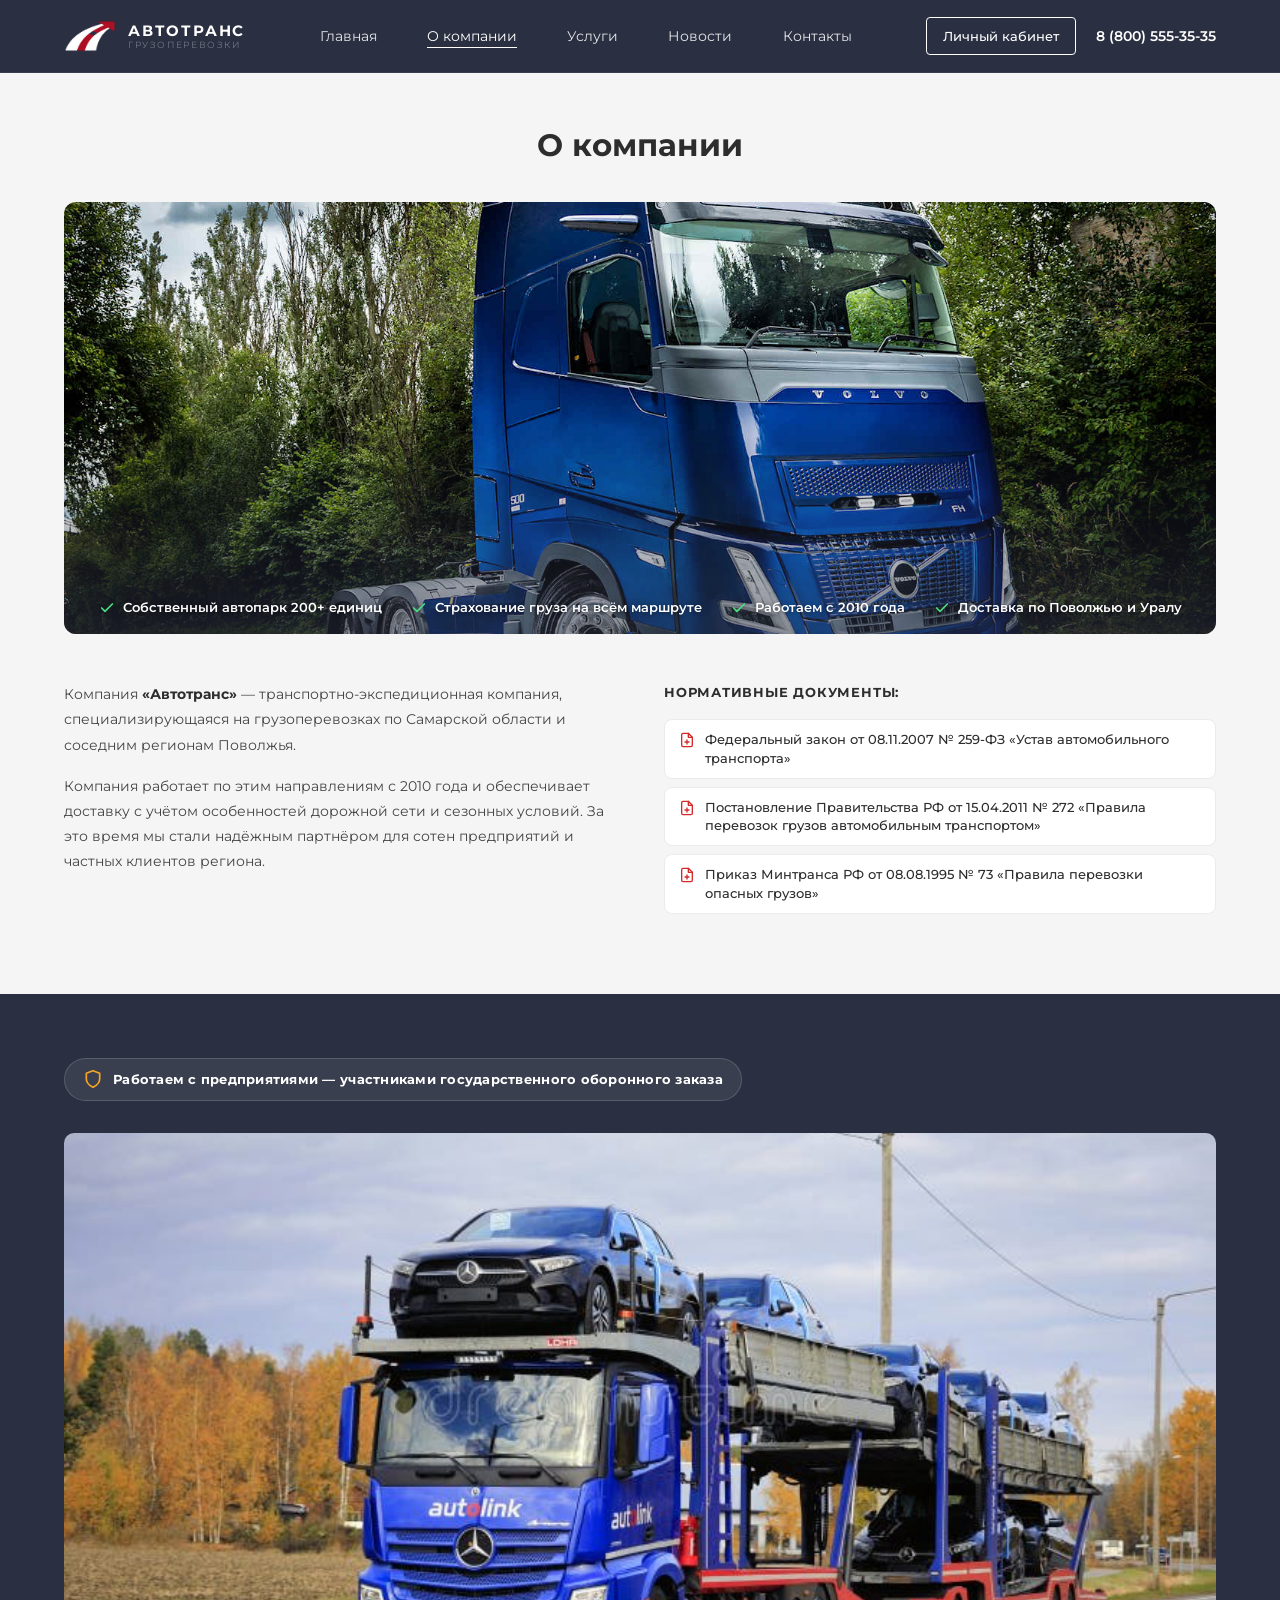
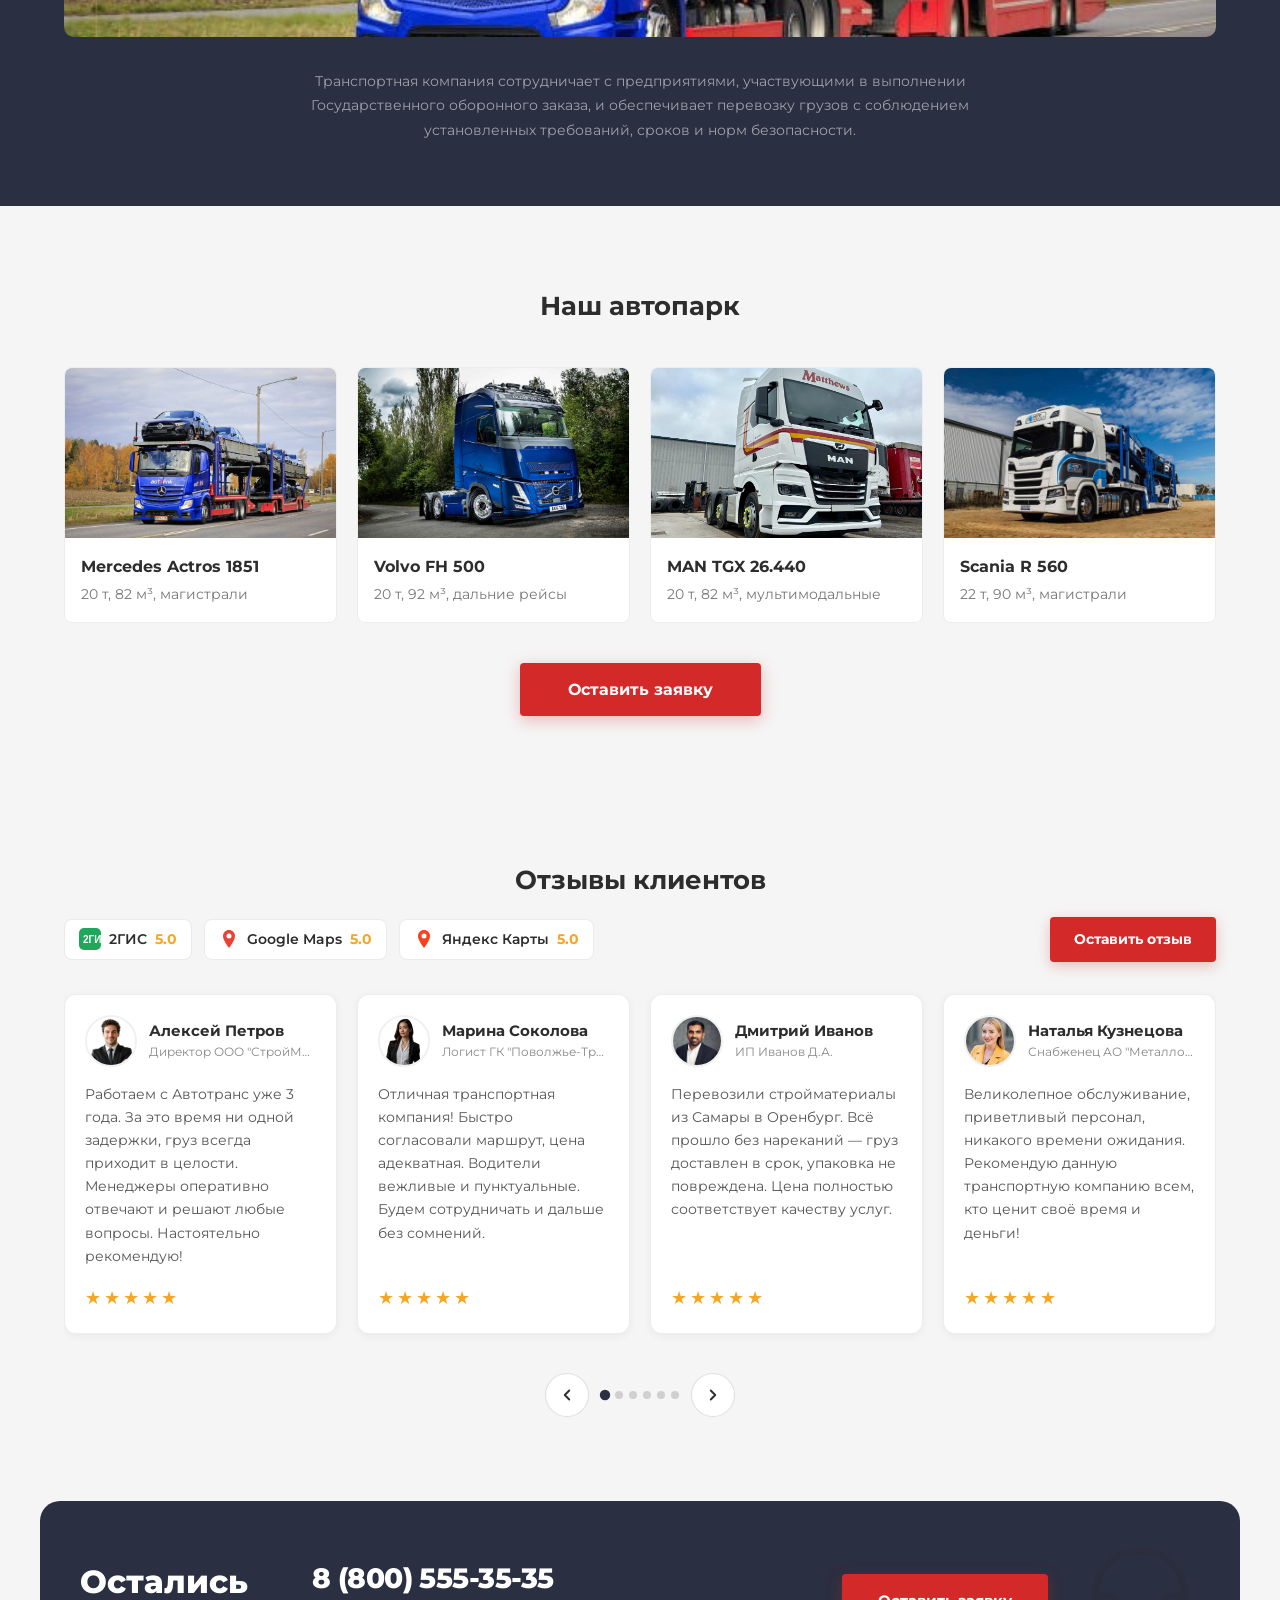
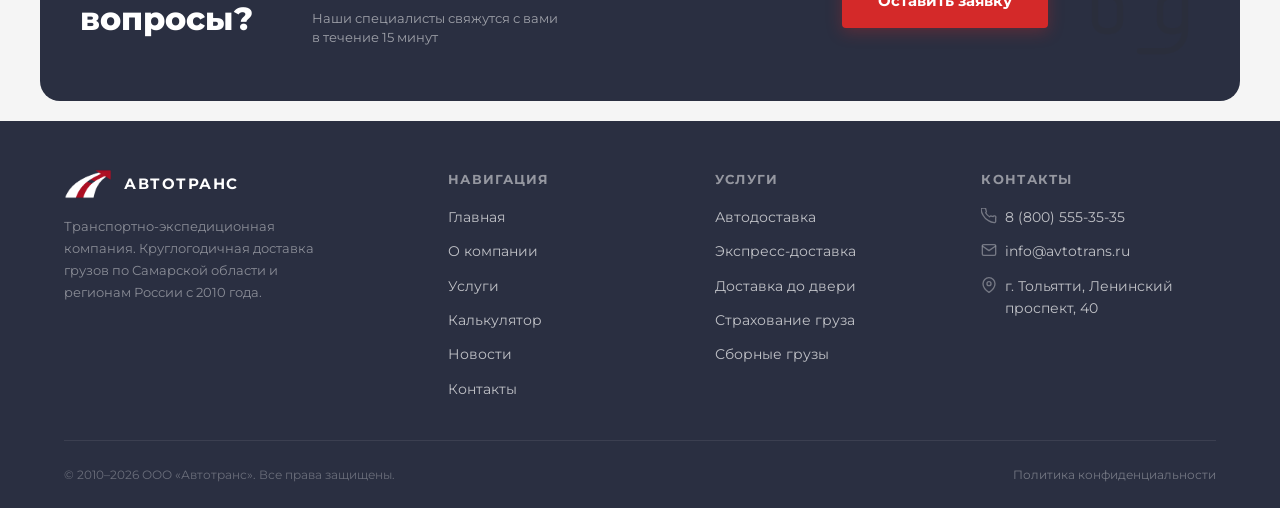
==== commit dd187e53: "Version assets to refresh slider styles" ====
--- a/about.html
+++ b/about.html
@@ -8,7 +8,7 @@
   <link rel="preconnect" href="https://fonts.googleapis.com" />
   <link rel="preconnect" href="https://fonts.gstatic.com" crossorigin />
   <link href="https://fonts.googleapis.com/css2?family=Montserrat:wght@300;400;500;600;700;800&display=swap" rel="stylesheet" />
-  <link rel="stylesheet" href="style.css" />
+  <link rel="stylesheet" href="style.css?v=20261114-2" />
   <link rel="icon" type="image/png" sizes="64x64" href="assets/logo/favicon-64.png">
   <link rel="apple-touch-icon" href="assets/logo/apple-touch-icon.png">
   <meta name="theme-color" content="#2A2F41">
@@ -431,6 +431,6 @@
   </div>
 </div>
 
-<script src="script.js" defer></script>
+<script src="script.js?v=20261114-2" defer></script>
 </body>
 </html>
--- a/style.css
+++ b/style.css
@@ -878,8 +878,8 @@
 
     .reviews__slider {
       overflow: hidden;
-      margin: 0 calc(-1 * var(--space-6));
-      padding: var(--space-2) var(--space-6) var(--space-4);
+      margin: 0;
+      padding: var(--space-2) 0 var(--space-4);
     }
     .reviews__track {
       display: flex;
@@ -1069,7 +1069,7 @@
     }
     @media (max-width: 768px) {
       .reviews__container { padding: 0 var(--space-4); }
-      .reviews__slider { margin: 0 calc(-1 * var(--space-4)); padding: var(--space-2) var(--space-4) var(--space-4); }
+      .reviews__slider { margin: 0; padding: var(--space-2) 0 var(--space-4); }
       .cta-contact { padding: 20px; }
       .cta-contact__inner {
         flex-direction: column;
